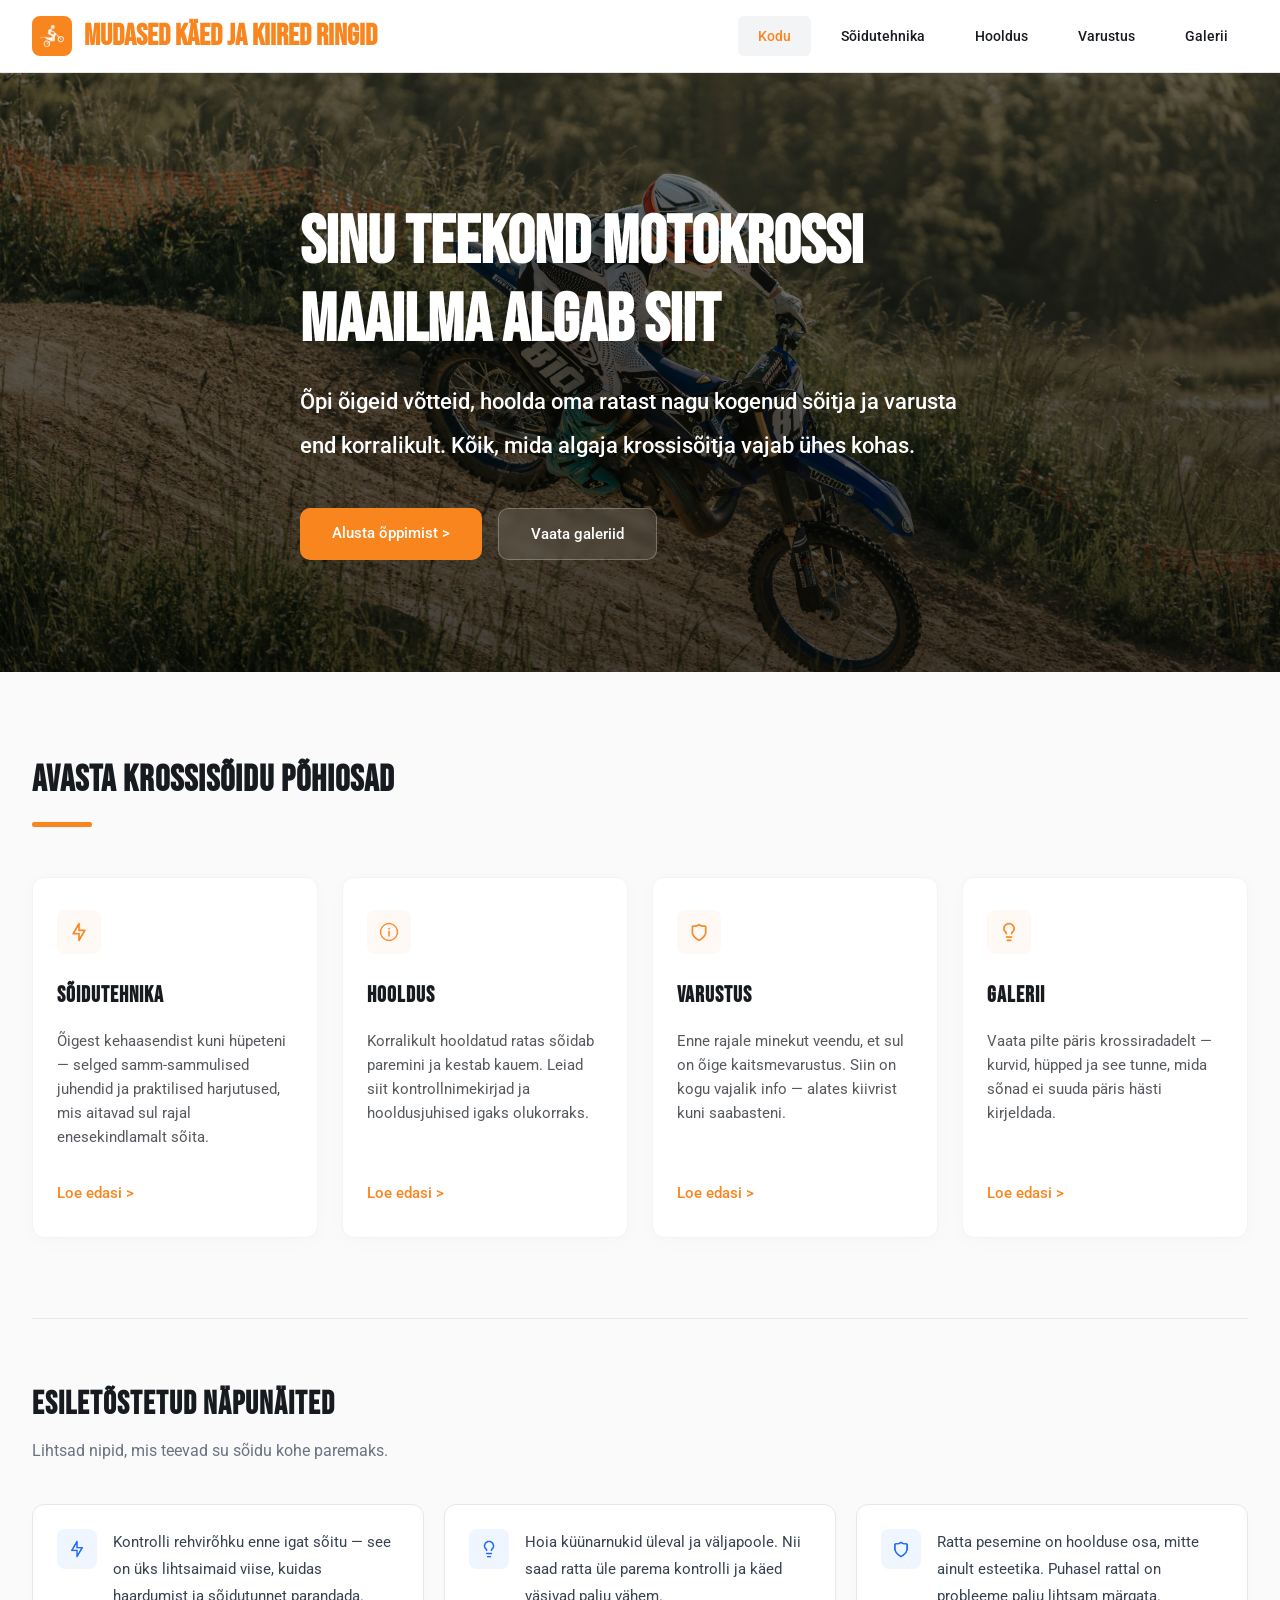
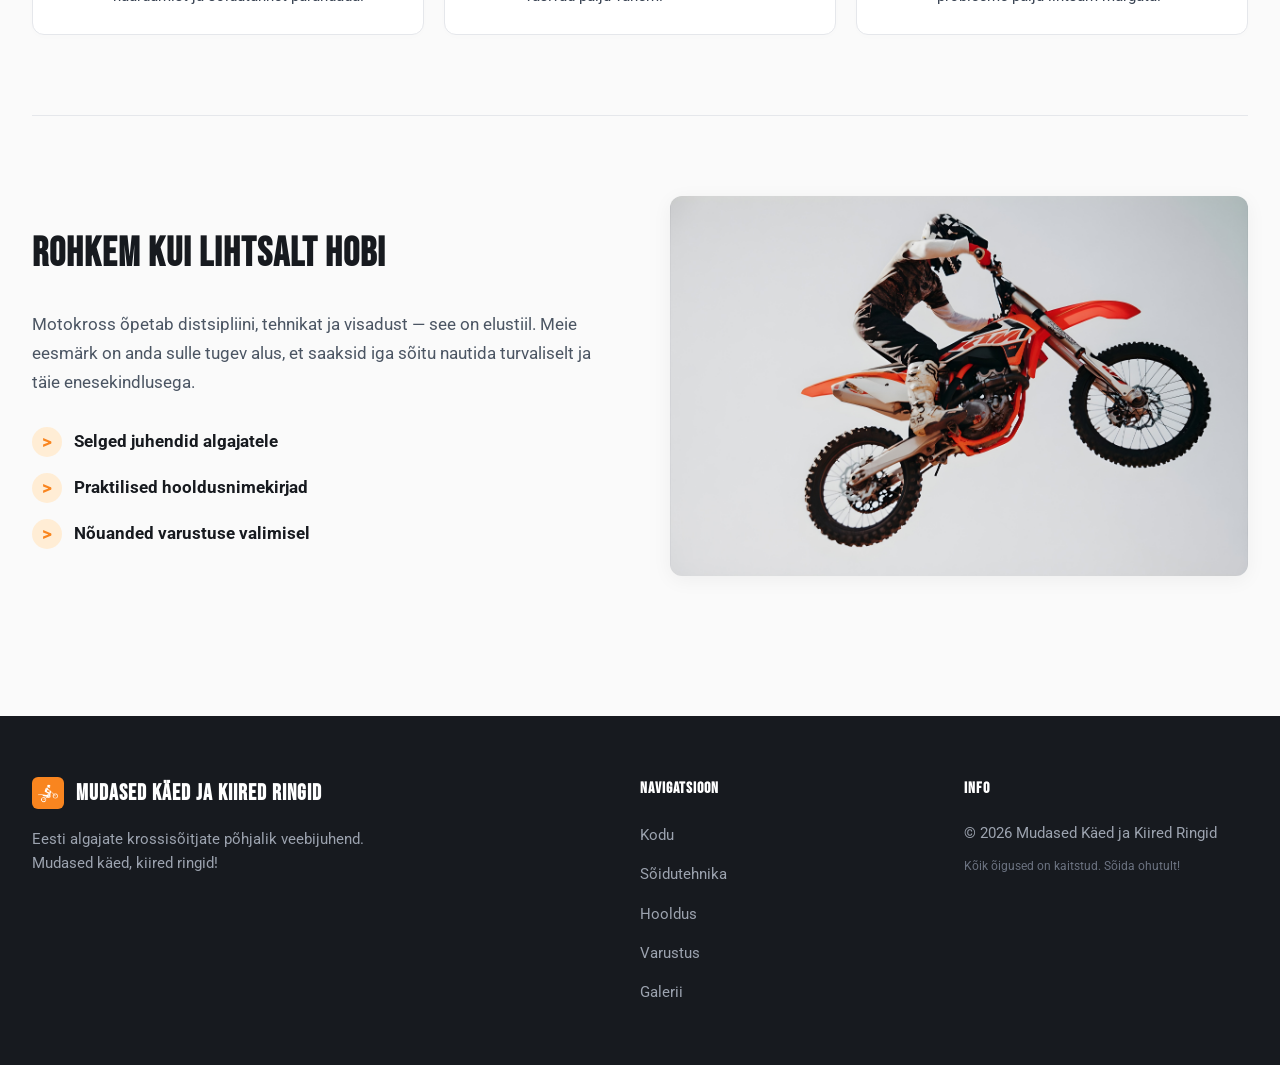
==== index.html @ 913135d9 "töö" ====
<!DOCTYPE html>
<html lang="et">
<head>
    <meta charset="UTF-8">
    <meta name="viewport" content="width=device-width, initial-scale=1.0">
    <link rel="stylesheet" href="style.css">
    <link href="https://fonts.googleapis.com/css2?family=Bebas+Neue&family=Roboto:wght@400;500&display=swap" rel="stylesheet">
    <title>Mudased Käed ja Kiired Ringid</title>
</head>
<body>

<header>
    <nav id="navbar">
        <div class="container">
            <div class="logo">
                <div class="icon-box">
                    <img src="img/icon-dirtbike.png" alt="Logo">
                </div>
                <h1 class="text-primary">
                    <a href="index.html">Mudased Käed ja Kiired Ringid</a>
                </h1>
            </div>

            <button class="menu-toggle" id="menuToggle" aria-label="Ava menüü" aria-expanded="false">
                <span></span><span></span><span></span>
            </button>

            <ul id="navMenu">
                <li><a class="current" href="index.html">Kodu</a></li>
                <li><a href="drivetech.html">Sõidutehnika</a></li>
                <li><a href="maintenance.html">Hooldus</a></li>
                <li><a href="equipment.html">Varustus</a></li>
                <li><a href="gallery.html">Galerii</a></li>
            </ul>
        </div>
    </nav>

    <div id="showcase">
        <div class="container">
            <div class="showcase-content">
                <h1>SINU TEEKOND MOTOKROSSI MAAILMA ALGAB SIIT</h1>
                <h2>Õpi õigeid võtteid, hoolda oma ratast nagu kogenud sõitja ja varusta end korralikult.
                    Kõik, mida algaja krossisõitja vajab ühes kohas.</h2>
                <div class="showcase-buttons">
                    <a href="drivetech.html" class="btn btn-primary">Alusta õppimist &gt;</a>
                    <a href="gallery.html" class="btn btn-outline">Vaata galeriid</a>
                </div>
            </div>
        </div>
    </div>
</header>

<main class="container">

    <section id="features">
        <div class="features-heading">
            <h2>AVASTA KROSSISÕIDU PÕHIOSAD</h2>
            <div class="section-bar"></div>
        </div>

        <div class="features-grid">
            <a href="drivetech.html" class="card">
                <div class="icon-wrapper"><img src="img/icon-lightning.png" alt="Sõidutehnika"></div>
                <h3>SÕIDUTEHNIKA</h3>
                <p>Õigest kehaasendist kuni hüpeteni — selged samm-sammulised juhendid ja praktilised harjutused, mis aitavad sul rajal enesekindlamalt sõita.</p>
                <span class="card-link">Loe edasi &gt;</span>
            </a>

            <a href="maintenance.html" class="card">
                <div class="icon-wrapper"><img src="img/icon-info.png" alt="Hooldus"></div>
                <h3>HOOLDUS</h3>
                <p>Korralikult hooldatud ratas sõidab paremini ja kestab kauem. Leiad siit kontrollnimekirjad ja hooldusjuhised igaks olukorraks.</p>
                <span class="card-link">Loe edasi &gt;</span>
            </a>

            <a href="equipment.html" class="card">
                <div class="icon-wrapper"><img src="img/icon-shield.png" alt="Varustus"></div>
                <h3>VARUSTUS</h3>
                <p>Enne rajale minekut veendu, et sul on õige kaitsmevarustus. Siin on kogu vajalik info — alates kiivrist kuni saabasteni.</p>
                <span class="card-link">Loe edasi &gt;</span>
            </a>

            <a href="gallery.html" class="card">
                <div class="icon-wrapper"><img src="img/icon-bulb.png" alt="Galerii"></div>
                <h3>GALERII</h3>
                <p>Vaata pilte päris krossiradadelt — kurvid, hüpped ja see tunne, mida sõnad ei suuda päris hästi kirjeldada.</p>
                <span class="card-link">Loe edasi &gt;</span>
            </a>
        </div>
    </section>

    <section id="tips-section">
        <div class="tips-heading">
            <h2>ESILETÕSTETUD NÄPUNÄITED</h2>
            <p>Lihtsad nipid, mis teevad su sõidu kohe paremaks.</p>
        </div>

        <div class="tips-grid">
            <div class="tip-card">
                <div class="tip-icon-box"><img src="img/icon-lightning-blue.png" alt="Vihje"></div>
                <p>Kontrolli rehvirõhku enne igat sõitu — see on üks lihtsaimaid viise, kuidas haardumist ja sõidutunnet parandada.</p>
            </div>

            <div class="tip-card">
                <div class="tip-icon-box"><img src="img/icon-bulb-blue.png" alt="Vihje"></div>
                <p>Hoia küünarnukid üleval ja väljapoole. Nii saad ratta üle parema kontrolli ja käed väsivad palju vähem.</p>
            </div>

            <div class="tip-card">
                <div class="tip-icon-box"><img src="img/icon-shield-blue.png" alt="Vihje"></div>
                <p>Ratta pesemine on hoolduse osa, mitte ainult esteetika. Puhasel rattal on probleeme palju lihtsam märgata.</p>
            </div>
        </div>
    </section>

    <section id="about-section">
        <div class="about-grid">
            <div class="about-content">
                <h2>ROHKEM KUI LIHTSALT HOBI</h2>
                <p>Motokross õpetab distsipliini, tehnikat ja visadust — see on elustiil. Meie eesmärk on anda sulle tugev alus, et saaksid iga sõitu nautida turvaliselt ja täie enesekindlusega.</p>

                <ul class="about-list">
                    <li><span class="list-icon">&gt;</span><strong>Selged juhendid algajatele</strong></li>
                    <li><span class="list-icon">&gt;</span><strong>Praktilised hooldusnimekirjad</strong></li>
                    <li><span class="list-icon">&gt;</span><strong>Nõuanded varustuse valimisel</strong></li>
                </ul>
            </div>

            <div class="about-image-box">
                <img src="img/action-shot.jpg" alt="Krossirada hüppe" class="about-img">
            </div>
        </div>
    </section>

</main>

<footer id="main-footer">
    <div class="container footer-grid">
        <div class="footer-brand">
            <div class="footer-logo">
                <div class="icon-box-small"><img src="img/icon-dirtbike.png" alt="Logo"></div>
                <h3>Mudased Käed ja Kiired Ringid</h3>
            </div>
            <p>Eesti algajate krossisõitjate põhjalik veebijuhend. Mudased käed, kiired ringid!</p>
        </div>

        <div class="footer-nav">
            <h4>NAVIGATSIOON</h4>
            <ul>
                <li><a href="index.html">Kodu</a></li>
                <li><a href="drivetech.html">Sõidutehnika</a></li>
                <li><a href="maintenance.html">Hooldus</a></li>
                <li><a href="equipment.html">Varustus</a></li>
                <li><a href="gallery.html">Galerii</a></li>
            </ul>
        </div>

        <div class="footer-info">
            <h4>INFO</h4>
            <p>© 2026 Mudased Käed ja Kiired Ringid</p>
            <p class="disclaimer">Kõik õigused on kaitstud. Sõida ohutult!</p>
        </div>
    </div>
</footer>

<script>
    const menuToggle = document.getElementById('menuToggle');
    const navMenu    = document.getElementById('navMenu');

    menuToggle.addEventListener('click', function () {
        const isOpen = navMenu.classList.toggle('nav-open');
        menuToggle.classList.toggle('is-open', isOpen);
        menuToggle.setAttribute('aria-expanded', isOpen ? 'true' : 'false');
    });

    navMenu.querySelectorAll('a').forEach(function (link) {
        link.addEventListener('click', function () {
            navMenu.classList.remove('nav-open');
            menuToggle.classList.remove('is-open');
            menuToggle.setAttribute('aria-expanded', 'false');
        });
    });
</script>

</body>
</html>
---- style.css ----
/* ==========================================================================
   style.css — Mudased Käed ja Kiired Ringid
   Sections:
     1.  Reset & Base
     2.  Layout helpers
     3.  Buttons
     4.  Navbar
     5.  Showcase (index)
     6.  Features grid (index)
     7.  Tips (index)
     8.  About (index)
     9.  Page header (drivetech / maintenance / gallery)
    10.  Guide sections (drivetech / maintenance)
    11.  Exercises grid (drivetech)
    12.  Equipment page
    13.  Gallery / slideshow
    14.  Footer
    15.  Media queries
   ========================================================================== */


/* 1. Reset & Base ---------------------------------------------------------- */

* { margin: 0; padding: 0; box-sizing: border-box; }

:root {
    --primary-color:   #F9851F;
    --primary-dark:    #e67610;
    --light-color:     #FFFFFF;
    --dark-color:      #171A1F;
    --grey-100:        #F3F4F6;
    --grey-200:        #E5E7EB;
    --grey-500:        #6B7280;
    --grey-700:        #374151;
    --text-muted:      #4B5563;
    --card-text:       #55585d;
    --navbar-height:   72px;
}

body {
    font-family: 'Roboto', sans-serif;
    font-size: 17px;
    line-height: 1.6;
    color: var(--dark-color);
    background-color: #FAFAFA;
    padding-top: var(--navbar-height);
}

a   { text-decoration: none; color: inherit; }
ul  { list-style: none; }
img { max-width: 100%; }

h1, h2, h3, h4 { font-family: "Bebas Neue", sans-serif; }


/* 2. Layout helpers -------------------------------------------------------- */

.container    { margin: auto; max-width: 1440px; padding: 0 2rem; }
.text-primary { color: var(--primary-color); }


/* 3. Buttons --------------------------------------------------------------- */

.btn {
    display: inline-block;
    padding: 0.8rem 2rem;
    border: none;
    cursor: pointer;
    border-radius: 10px;
    font-weight: 500;
    font-size: 15px;
    transition: background 0.2s ease, border-color 0.2s ease;
}

.btn-primary       { background: var(--primary-color); color: #fff; }
.btn-primary:hover { background: var(--primary-dark); }

.btn-outline {
    background: rgba(255, 255, 255, 0.1);
    color: #fff;
    border: 1px solid rgba(255, 255, 255, 0.25);
    backdrop-filter: blur(4px);
}
.btn-outline:hover {
    background: rgba(255, 255, 255, 0.2);
    border-color: rgba(255, 255, 255, 0.4);
}


/* 4. Navbar ---------------------------------------------------------------- */

#navbar {
    background: #fff;
    border-bottom: 1px solid var(--grey-200);
    position: fixed;
    top: 0; right: 0; left: 0;
    z-index: 999;
}

#navbar .container {
    display: flex;
    justify-content: space-between;
    align-items: center;
    height: var(--navbar-height);
}

.logo {
    display: flex;
    align-items: center;
    height: 100%;
    transition: filter 0.2s ease;
}
.logo:hover { filter: brightness(1.1); }

.logo img {
    max-width: 60%;
    max-height: 60%;
    object-fit: contain;
}

.icon-box {
    background-color: var(--primary-color);
    width: 40px;
    height: 40px;
    border-radius: 8px;
    display: flex;
    justify-content: center;
    align-items: center;
    margin-right: 12px;
    flex-shrink: 0;
}

#navbar h1 a  { font-size: 30px; }
#navbar ul    { display: flex; }
#navbar ul li { margin-left: 10px; }

#navbar ul li a {
    font-size: 14px;
    font-weight: 500;
    height: 40px;
    padding: 0 20px;
    display: flex;
    align-items: center;
    justify-content: center;
    border-radius: 6px;
    transition: background 0.2s ease, color 0.2s ease;
}

#navbar ul li a:hover,
#navbar ul li a.current {
    background: var(--grey-100);
    color: var(--primary-color);
}

.menu-toggle {
    display: none;
    flex-direction: column;
    justify-content: center;
    gap: 5px;
    background: none;
    border: none;
    cursor: pointer;
    padding: 8px;
    border-radius: 6px;
    transition: background 0.2s ease;
}
.menu-toggle:hover { background: var(--grey-100); }

.menu-toggle span {
    display: block;
    width: 22px;
    height: 2px;
    background: var(--dark-color);
    border-radius: 2px;
    transition: transform 0.3s ease, opacity 0.3s ease;
}

.menu-toggle.is-open span:nth-child(1) { transform: translateY(7px) rotate(45deg); }
.menu-toggle.is-open span:nth-child(2) { opacity: 0; }
.menu-toggle.is-open span:nth-child(3) { transform: translateY(-7px) rotate(-45deg); }


/* 5. Showcase (index) ------------------------------------------------------ */

#showcase {
    background: linear-gradient(rgba(0,0,0,0.5), rgba(0,0,0,0.7)),
    url("img/riding.jpg") no-repeat center center / cover;
    min-height: 600px;
    display: flex;
    align-items: center;
}

.showcase-content {
    color: var(--light-color);
    padding: 80px 0 60px;
    max-width: 680px;
}

.showcase-content h1 {
    font-size: clamp(38px, 5.5vw, 68px);
    line-height: 1.15;
}

.showcase-content h2 {
    padding-top: 20px;
    font-size: clamp(17px, 2.2vw, 22px);
    font-family: 'Roboto', sans-serif;
    font-weight: 500;
    line-height: 2;
}

.showcase-buttons {
    margin-top: 40px;
    display: flex;
    flex-wrap: wrap;
    gap: 16px;
}


/* 6. Features grid (index) ------------------------------------------------- */

#features            { padding: 80px 0; }
.features-heading    { margin-bottom: 50px; }
.features-heading h2 { font-size: 36px; letter-spacing: 1px; }

.section-bar {
    width: 60px;
    height: 5px;
    background-color: var(--primary-color);
    margin-top: 12px;
    border-radius: 2px;
}

.section-bar--sm {
    width: 40px;
    height: 4px;
    background-color: var(--primary-color);
    margin: 12px 0 24px;
    border-radius: 2px;
}

.features-grid {
    display: grid;
    grid-template-columns: repeat(4, 1fr);
    gap: 24px;
}

.card {
    background: #fff;
    border: 1px solid var(--grey-100);
    border-radius: 12px;
    padding: 32px 24px;
    box-shadow: 0 4px 20px rgba(0,0,0,0.02);
    display: flex;
    flex-direction: column;
    transition: transform 0.2s ease, box-shadow 0.2s ease;
}
.card:hover {
    transform: translateY(-4px);
    box-shadow: 0 10px 25px rgba(0,0,0,0.05);
}

.icon-wrapper {
    background-color: #fff9f5;
    width: 44px;
    height: 44px;
    border-radius: 8px;
    display: flex;
    justify-content: center;
    align-items: center;
    margin-bottom: 24px;
}
.icon-wrapper img { width: 20px; height: 20px; object-fit: contain; }

.card h3 { font-size: 22px; margin-bottom: 16px; letter-spacing: 1px; }
.card p  {
    font-size: 15px;
    color: var(--card-text);
    line-height: 1.6;
    margin-bottom: 32px;
    flex-grow: 1;
}

.card-link {
    font-size: 15px;
    font-weight: 500;
    color: var(--primary-color);
    transition: color 0.2s ease;
}
.card:hover .card-link {
    color: var(--primary-dark);
    text-decoration: underline;
}


/* 7. Tips (index) ---------------------------------------------------------- */

#tips-section {
    padding: 60px 0 80px;
    border-top: 1px solid var(--grey-200);
}

.tips-heading    { margin-bottom: 40px; }
.tips-heading h2 { font-size: 32px; margin-bottom: 8px; letter-spacing: 1px; }
.tips-heading p  { font-size: 16px; color: var(--grey-500); }

.tips-grid {
    display: grid;
    grid-template-columns: repeat(3, 1fr);
    gap: 20px;
}

.tip-card {
    background: #fff;
    border: 1px solid var(--grey-200);
    border-radius: 12px;
    padding: 24px;
    display: flex;
    align-items: flex-start;
    gap: 16px;
    box-shadow: 0 2px 8px rgba(0,0,0,0.01);
}

.tip-icon-box {
    background-color: #eff6ff;
    width: 40px;
    height: 40px;
    border-radius: 8px;
    display: flex;
    justify-content: center;
    align-items: center;
    flex-shrink: 0;
}
.tip-icon-box img { width: 18px; height: 18px; object-fit: contain; }

.tip-card p { font-size: 15px; color: var(--grey-700); line-height: 1.8; }


/* 8. About (index) --------------------------------------------------------- */

#about-section {
    padding: 80px 0;
    border-top: 1px solid var(--grey-200);
}

.about-grid {
    display: grid;
    grid-template-columns: 1fr 1fr;
    gap: 60px;
    align-items: center;
}

#about-section h2 {
    font-size: 40px;
    margin-bottom: 24px;
    letter-spacing: 1px;
}

#about-section p {
    font-size: 17px;
    color: var(--text-muted);
    line-height: 1.7;
    margin-bottom: 30px;
}

.about-list    { display: flex; flex-direction: column; gap: 16px; }
.about-list li {
    display: flex;
    align-items: center;
    gap: 12px;
    font-size: 17px;
    color: var(--dark-color);
}

.list-icon {
    background-color: #ffedd5;
    color: var(--primary-color);
    width: 30px;
    height: 30px;
    border-radius: 50%;
    display: flex;
    justify-content: center;
    align-items: center;
    font-weight: bold;
    font-size: 19px;
    flex-shrink: 0;
}

.about-image-box {
    width: 100%;
    height: 380px;
    border-radius: 12px;
    overflow: hidden;
    box-shadow: 0 4px 20px rgba(0,0,0,0.05);
}

.about-img { width: 100%; height: 100%; object-fit: cover; display: block; }


/* 9. Page header (drivetech / maintenance / gallery) ----------------------- */

.page-header {
    background-color: #F8F9FA;
    padding: 60px 0 80px;
    border-bottom: 1px solid var(--grey-200);
}

.page-header h1 {
    font-size: clamp(36px, 4.5vw, 54px);
    color: var(--dark-color);
    margin-bottom: 20px;
    letter-spacing: 1px;
}

.page-lead {
    font-size: 16px;
    color: var(--text-muted);
    max-width: 800px;
    line-height: 1.6;
    margin-bottom: 30px;
    font-weight: 500;
}

.safety-alert {
    display: inline-flex;
    align-items: center;
    gap: 8px;
    background-color: #FFF7ED;
    border: 1px solid #FFEDD5;
    padding: 10px 18px;
    border-radius: 8px;
    color: #C2410C;
    font-size: 14px;
    font-weight: 500;
}
.safety-alert img { width: 18px; height: 18px; object-fit: contain; }


/* 10. Guide sections (drivetech / maintenance) ----------------------------- */

.guide-section { padding: 80px 0; }

.guide-grid {
    display: grid;
    grid-template-columns: 1.2fr 1fr;
    gap: 60px;
    align-items: flex-start;
}
.guide-grid--reversed { grid-template-columns: 1fr 1.2fr; }

.guide-text h2 {
    font-size: 40px;
    color: var(--dark-color);
    letter-spacing: 1px;
}

.section-intro {
    font-size: 17px;
    color: var(--text-muted);
    line-height: 1.6;
    margin-bottom: 35px;
}

.numbered-list    { display: flex; flex-direction: column; }
.numbered-list li {
    display: flex;
    align-items: center;
    gap: 16px;
    padding: 16px 0;
    border-bottom: 1px solid var(--grey-100);
}
.numbered-list li:last-child { border-bottom: none; }

.list-number {
    background-color: var(--primary-color);
    color: #fff;
    width: 35px;
    height: 35px;
    border-radius: 50%;
    display: flex;
    justify-content: center;
    align-items: center;
    font-weight: bold;
    font-size: 19px;
    flex-shrink: 0;
}

.list-text { font-size: 19px; color: var(--dark-color); }

.guide-image {
    width: 100%;
    height: 420px;
    border-radius: 12px;
    overflow: hidden;
    box-shadow: 0 4px 20px rgba(0,0,0,0.05);
}
.guide-image img { width: 100%; height: 100%; object-fit: cover; display: block; }
.guide-image iframe { width: 100%; height: 100%; display: block; border: none; }


/* 11. Exercises grid (drivetech) ------------------------------------------- */

#exercises-section {
    padding: 60px 0 100px;
    border-top: 1px solid var(--grey-200);
}

.exercises-heading    { margin-bottom: 40px; }
.exercises-heading h2 { font-size: 36px; letter-spacing: 1px; margin-bottom: 8px; }
.exercises-heading p  { font-size: 16px; color: var(--grey-500); }

.exercises-grid {
    display: grid;
    grid-template-columns: repeat(3, 1fr);
    gap: 24px;
}

.card-meta {
    display: flex;
    justify-content: space-between;
    align-items: center;
    margin-bottom: 20px;
}

.badge {
    font-size: 12px;
    font-weight: 700;
    padding: 4px 12px;
    border-radius: 6px;
}
.badge-beginner     { background-color: var(--grey-100); color: var(--text-muted); }
.badge-intermediate { background-color: #FFF7ED; color: var(--primary-color); }

.duration {
    font-size: 14px;
    color: var(--grey-500);
    display: flex;
    align-items: center;
    gap: 6px;
}
.duration img {
    width: 18px;
    height: 18px;
    object-fit: contain;
    opacity: 0.7;
}


/* 12. Equipment page ------------------------------------------------------- */

.equipment-grid {
    display: grid;
    grid-template-columns: repeat(3, 1fr);
    gap: 24px;
    padding: 60px 0 100px;
}

.equipment-card {
    background: #fff;
    border: 1px solid var(--grey-100);
    border-radius: 12px;
    overflow: hidden;
    box-shadow: 0 4px 20px rgba(0,0,0,0.03);
    transition: transform 0.2s ease, box-shadow 0.2s ease;
}
.equipment-card:hover {
    transform: translateY(-4px);
    box-shadow: 0 12px 28px rgba(0,0,0,0.07);
}

.equipment-card-img {
    width: 100%;
    height: 220px;
    object-fit: cover;
    display: block;
}

.equipment-card-body              { padding: 24px; }
.equipment-card-body h3           { font-size: 24px; margin-bottom: 10px; letter-spacing: 1px; }
.equipment-card-body p            { font-size: 15px; color: var(--card-text); line-height: 1.6; margin-bottom: 20px; }

.eq-badge {
    display: inline-block;
    font-size: 11px;
    font-weight: 700;
    padding: 4px 10px;
    border-radius: 6px;
    letter-spacing: 0.5px;
    margin-bottom: 10px;
}
.eq-badge-critical    { background-color: #FEE2E2; color: #DC2626; }
.eq-badge-required    { background-color: #FFF7ED; color: var(--primary-color); }
.eq-badge-recommended { background-color: var(--grey-100); color: var(--text-muted); }

.eq-checklist {
    display: flex;
    flex-direction: column;
    gap: 10px;
    margin-top: 12px;
}
.eq-checklist li {
    display: flex;
    align-items: center;
    gap: 10px;
    font-size: 15px;
    color: var(--grey-700);
}
.eq-checklist li::before {
    content: "✓";
    color: var(--primary-color);
    font-weight: bold;
    flex-shrink: 0;
}


/* 13. Gallery / slideshow -------------------------------------------------- */

.gallery-wrapper {
    background-color: #11141a;
    padding: 60px 0;
    border-top: 4px solid var(--primary-color);
}

.slideshow {
    display: grid;
    grid-template-columns: 1fr 2fr;
    background: #1c2029;
    border-radius: 16px;
    overflow: hidden;
    box-shadow: 0 20px 40px rgba(0,0,0,0.4);
    border: 1px solid rgba(255,255,255,0.05);
}

.slideshow-meta {
    padding: 50px;
    display: flex;
    flex-direction: column;
    justify-content: center;
    background: linear-gradient(135deg, #1c2029 0%, #161920 100%);
    position: relative;
    z-index: 2;
}

.slideshow-meta h2 {
    color: #fff;
    font-size: 42px;
    line-height: 1.1;
    margin-bottom: 20px;
    letter-spacing: 1.5px;
    text-transform: uppercase;
}

.slideshow-meta p {
    color: #a0aec0;
    font-size: 15px;
    line-height: 1.7;
    margin-bottom: 35px;
}

.meta-controls { display: flex; gap: 12px; }

.slide-nav {
    background: rgba(255,255,255,0.03);
    border: 1px solid rgba(255,255,255,0.1);
    color: #fff;
    width: 54px;
    height: 54px;
    border-radius: 50%;
    cursor: pointer;
    display: flex;
    align-items: center;
    justify-content: center;
    font-size: 18px;
    transition: all 0.3s cubic-bezier(0.4, 0, 0.2, 1);
}
.slide-nav:hover {
    background: var(--primary-color);
    border-color: var(--primary-color);
    transform: translateY(-2px);
    box-shadow: 0 8px 20px rgba(249,133,31,0.3);
}

.slideshow-viewport {
    position: relative;
    height: 700px;
    overflow: hidden;
    background: #000;
}

.slide {
    position: relative;
    width: 100%;
    height: 100%;
    opacity: 0.1;
    transition: opacity 0.6s ease-in-out;
}
.slide.is-active { opacity: 1; }

.slide img {
    width: 100%;
    height: 100%;
    object-fit: cover;
    transform: scale(1.08);
    transition: transform 7s cubic-bezier(0.1,1,0.1,1);
}
.slide.is-active img { transform: scale(1); }

.slide-overlay {
    position: absolute;
    inset: 0;
    background: linear-gradient(to right, rgba(22,25,32,0.6) 0%, transparent 40%);
    z-index: 1;
}

.slide-counter {
    position: absolute;
    top: 25px;
    right: 25px;
    background: rgba(23,26,31,0.75);
    backdrop-filter: blur(8px);
    border: 1px solid rgba(255,255,255,0.1);
    padding: 8px 18px;
    border-radius: 30px;
    color: #fff;
    font-family: 'Bebas Neue', sans-serif;
    font-size: 18px;
    letter-spacing: 1px;
    z-index: 3;
}

#current-num { color: var(--primary-color); }

.slide-dots  { text-align: center; margin-top: 35px; padding-bottom: 10px; }

.dot {
    cursor: pointer;
    height: 4px;
    width: 35px;
    margin: 0 4px;
    background-color: rgba(255,255,255,0.15);
    display: inline-block;
    border-radius: 2px;
    transition: all 0.4s ease;
}
.dot.active,
.dot:hover {
    background-color: var(--primary-color);
    width: 55px;
}


/* 14. Footer --------------------------------------------------------------- */

#main-footer {
    background-color: var(--dark-color);
    color: #9CA3AF;
    padding: 60px 0;
    margin-top: 60px;
}

main.gallery-wrapper + #main-footer {
    margin-top: 0;
}

.footer-grid {
    display: grid;
    grid-template-columns: 2fr 1fr 1fr;
    gap: 40px;
}

.footer-brand .footer-logo {
    display: flex;
    align-items: center;
    margin-bottom: 16px;
}

.footer-brand h3 {
    color: var(--light-color);
    font-size: 22px;
    letter-spacing: 1px;
}

.icon-box-small {
    background-color: var(--primary-color);
    width: 32px;
    height: 32px;
    border-radius: 6px;
    display: flex;
    justify-content: center;
    align-items: center;
    margin-right: 12px;
    flex-shrink: 0;
}
.icon-box-small img { max-width: 60%; max-height: 60%; object-fit: contain; }

.footer-brand p { font-size: 15px; line-height: 1.6; max-width: 360px; }

.footer-nav h4,
.footer-info h4 {
    color: var(--light-color);
    font-size: 16px;
    letter-spacing: 1px;
    margin-bottom: 20px;
}

.footer-nav ul        { display: flex; flex-direction: column; gap: 12px; }
.footer-nav ul li a   { font-size: 15px; transition: color 0.2s ease; }
.footer-nav ul li a:hover { color: var(--primary-color); }

.footer-info p           { font-size: 15px; margin-bottom: 8px; }
.footer-info .disclaimer { font-size: 12px; color: var(--grey-500); margin-top: 12px; }


/* 15. Media queries -------------------------------------------------------- */

@media (max-width: 992px) {
    .slideshow              { grid-template-columns: 1fr; }
    .slideshow-viewport     { height: 400px; order: 1; }
    .slideshow-meta         { padding: 40px; order: 2; }

    .features-grid          { grid-template-columns: repeat(2, 1fr); }

    .guide-grid,
    .guide-grid--reversed                  { grid-template-columns: 1fr; }
    .guide-grid--reversed .guide-image     { order: -1; }
    .guide-image                           { height: 300px; }

    .equipment-grid         { grid-template-columns: repeat(2, 1fr); }
}

@media (max-width: 920px) {
    .menu-toggle { display: flex; }

    #navbar ul {
        display: none;
        position: absolute;
        top: var(--navbar-height);
        left: 0; right: 0;
        flex-direction: column;
        background: #fff;
        padding: 12px 16px 20px;
        border-bottom: 1px solid var(--grey-200);
        box-shadow: 0 8px 16px rgba(0,0,0,0.08);
        gap: 4px;
    }
    #navbar ul.nav-open { display: flex; }
    #navbar ul li       { margin-left: 0; }
    #navbar ul li a {
        justify-content: flex-start;
        padding: 12px 16px;
        height: auto;
        font-size: 15px;
    }
    #navbar h1 a { font-size: 20px; }

    .footer-grid,
    .about-grid,
    .guide-grid,
    .guide-grid--reversed,
    .tips-grid,
    .exercises-grid,
    .equipment-grid { grid-template-columns: 1fr; gap: 24px; }

    .features-grid   { grid-template-columns: repeat(2, 1fr); gap: 16px; }

    .about-image-box { height: 260px; }
    .guide-image     { height: 240px; }

    .showcase-buttons { flex-direction: column; gap: 12px; }
    .btn              { text-align: center; }

    .guide-grid--reversed .guide-image { order: -1; }
}

@media (max-width: 576px) {
    .features-grid      { grid-template-columns: 1fr; }
    .slideshow-viewport { height: 260px; }
    .slideshow-meta     { padding: 24px; }
    .slideshow-meta h2  { font-size: 28px; }
    .page-header        { padding: 40px 0 60px; }
    .card               { padding: 24px 18px; }
    #navbar h1 a        { visibility: hidden; }
}
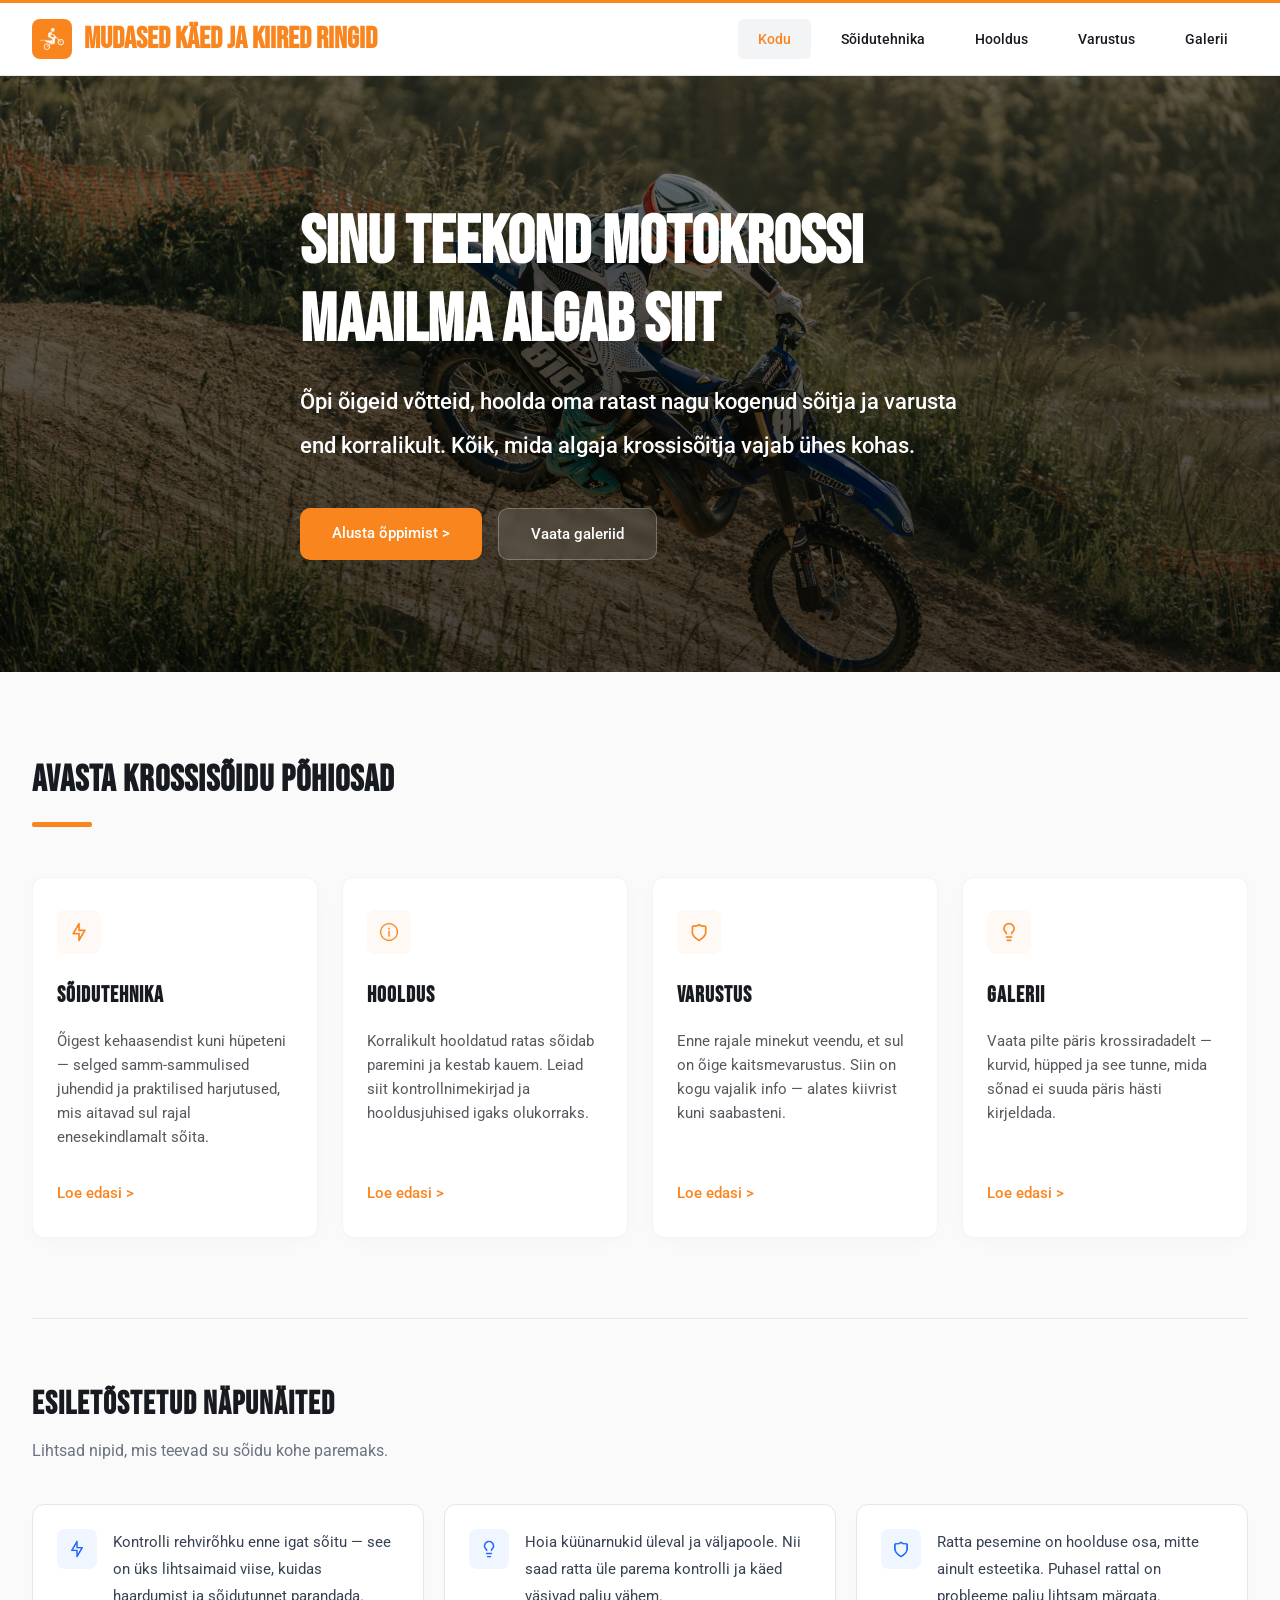
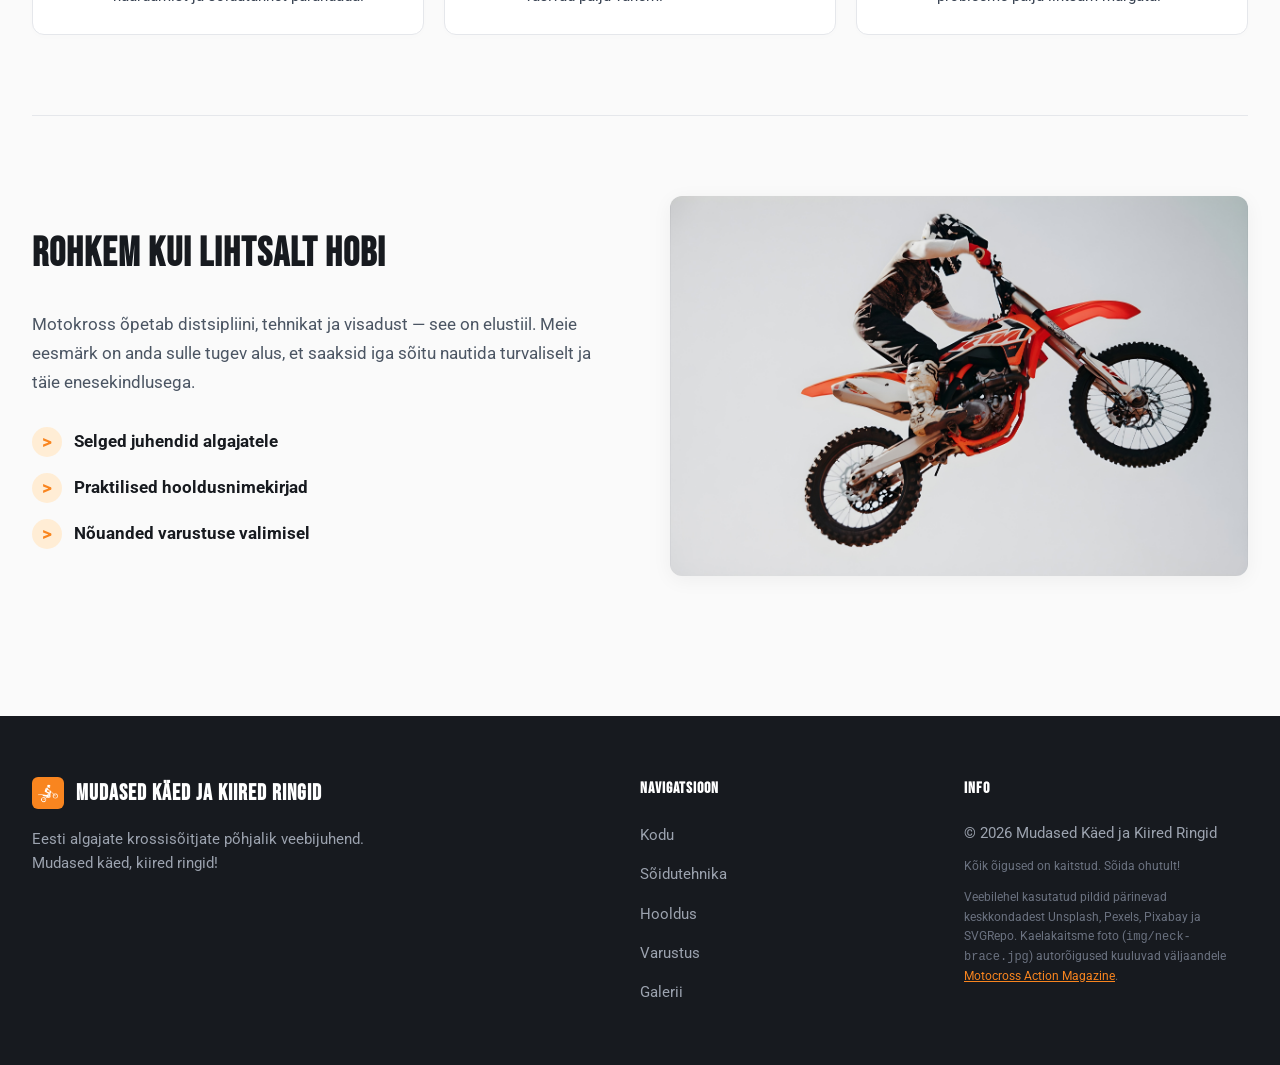
==== commit 7a3b72e7: "töö" ====
--- a/index.html
+++ b/index.html
@@ -8,6 +8,7 @@
     <title>Mudased Käed ja Kiired Ringid</title>
 </head>
 <body>
+<div class="page-box">
 
 <header>
     <nav id="navbar">
@@ -159,6 +160,11 @@
             <h4>INFO</h4>
             <p>© 2026 Mudased Käed ja Kiired Ringid</p>
             <p class="disclaimer">Kõik õigused on kaitstud. Sõida ohutult!</p>
+            <p class="disclaimer">
+                Veebilehel kasutatud pildid pärinevad keskkondadest Unsplash, Pexels, Pixabay ja SVGRepo.
+                Kaelakaitsme foto (<code>img/neck-brace.jpg</code>) autorõigused kuuluvad väljaandele
+                <a href="https://motocrossactionmag.com/mxa-team-tested-leatt-gpx-pro-neck-brace/" target="_blank" style="color: var(--primary-color); text-decoration: underline;">Motocross Action Magazine</a>.
+            </p>
         </div>
     </div>
 </footer>
@@ -182,5 +188,6 @@
     });
 </script>
 
+</div>
 </body>
 </html>
--- a/style.css
+++ b/style.css
@@ -42,8 +42,24 @@
     font-size: 17px;
     line-height: 1.6;
     color: var(--dark-color);
-    background-color: #FAFAFA;
+    background-color: #1a1a2e;
+    background-image: url("img/race.jpg");
+    background-size: cover;
+    background-position: center;
+    background-attachment: fixed;
     padding-top: var(--navbar-height);
+}
+
+.page-box {
+    max-width: 1300px;
+    margin: 0 auto;
+    background: #FAFAFA;
+    box-shadow: 0 8px 60px rgba(0,0,0,0.45);
+    min-height: 100vh;
+}
+
+.page-box > header:first-child nav {
+    border-top: 3px solid var(--primary-color);
 }
 
 a   { text-decoration: none; color: inherit; }
@@ -93,8 +109,13 @@
     background: #fff;
     border-bottom: 1px solid var(--grey-200);
     position: fixed;
-    top: 0; right: 0; left: 0;
+    top: 0;
+    left: 50%;
+    transform: translateX(-50%);
+    width: 100%;
+    max-width: 1300px;
     z-index: 999;
+    border-radius: 0 0 0 0;
 }
 
 #navbar .container {
@@ -433,7 +454,7 @@
     font-size: 14px;
     font-weight: 500;
 }
-.safety-alert img { width: 18px; height: 18px; object-fit: contain; }
+.safety-alert img { width: 23px; height: 23px; object-fit: contain; }
 
 
 /* 10. Guide sections (drivetech / maintenance) ----------------------------- */
@@ -756,6 +777,7 @@
     color: #9CA3AF;
     padding: 60px 0;
     margin-top: 60px;
+    border-radius: 0 0 0 0;
 }
 
 main.gallery-wrapper + #main-footer {
@@ -812,6 +834,13 @@
 
 
 /* 15. Media queries -------------------------------------------------------- */
+
+@media (max-width: 1300px) {
+    /* At viewport widths below the box max-width, the box fills the screen
+       and the background is no longer visible on the sides — that's fine. */
+    .page-box { border-radius: 0; }
+    #navbar   { max-width: 100%; }
+}
 
 @media (max-width: 992px) {
     .slideshow              { grid-template-columns: 1fr; }
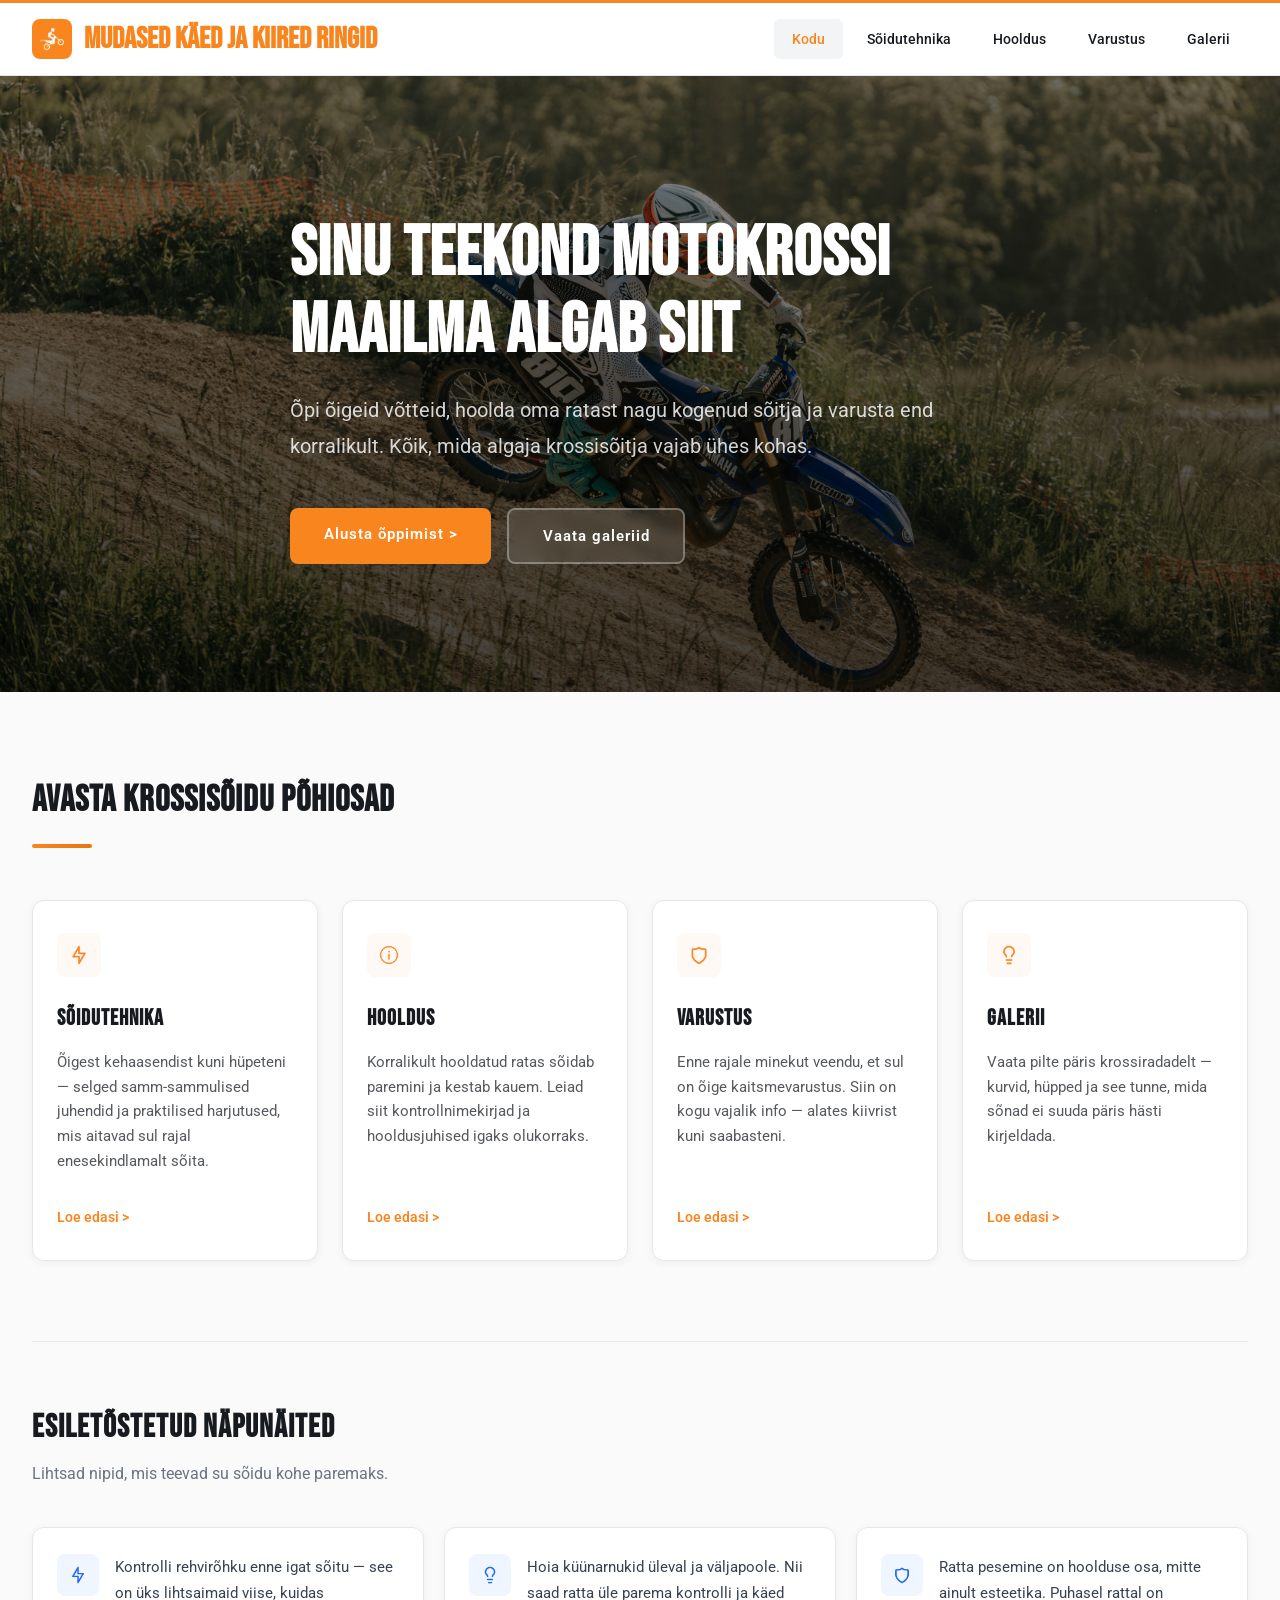
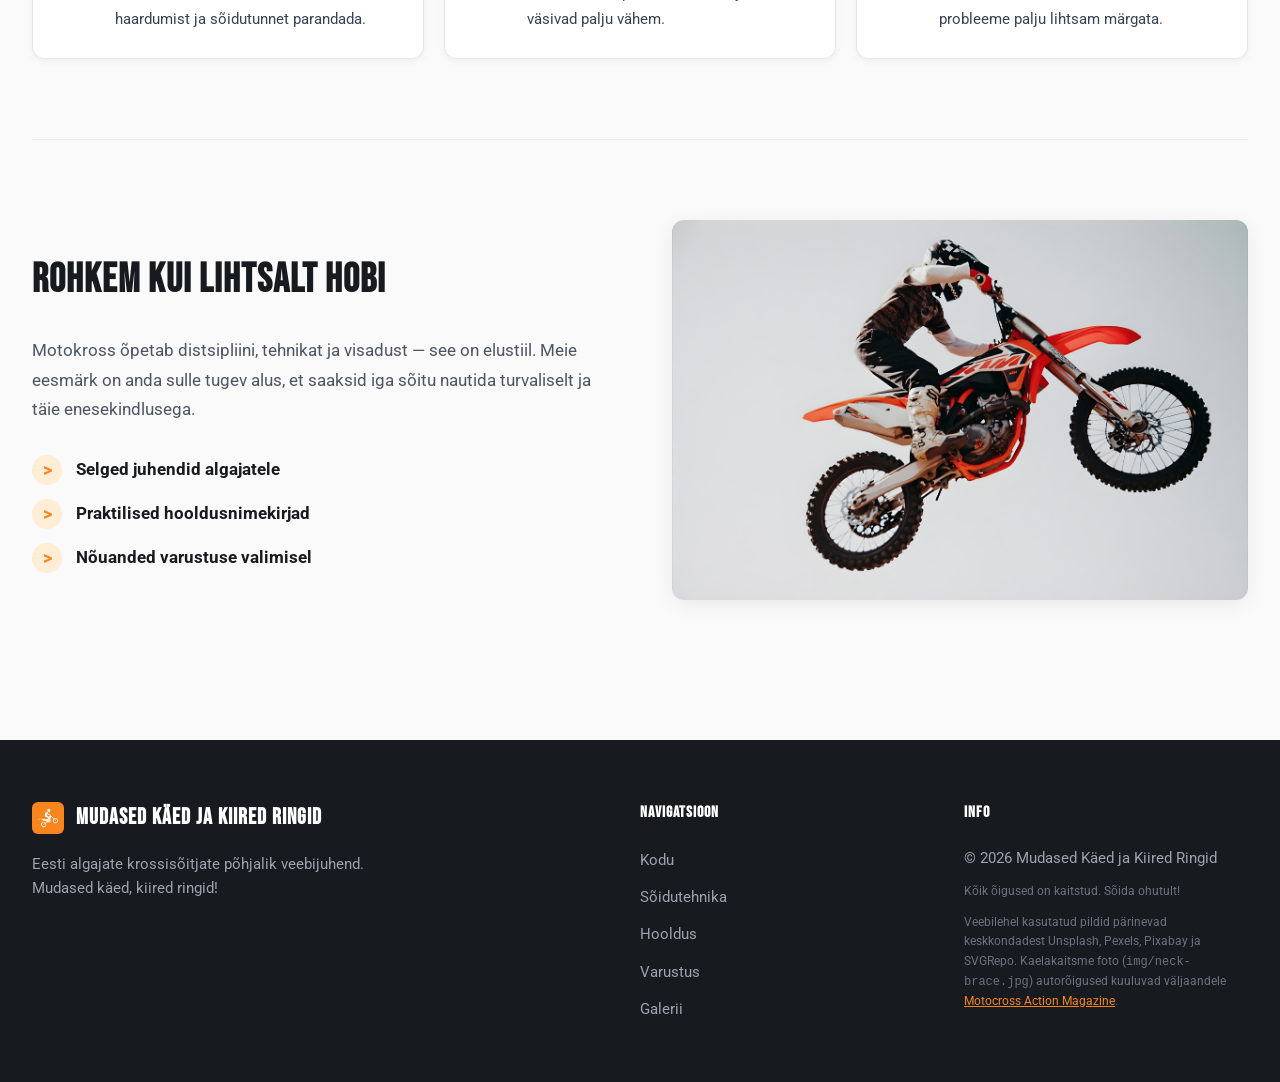
==== commit d3d7e20e: "töö" ====
--- a/index.html
+++ b/index.html
@@ -179,7 +179,11 @@
         menuToggle.setAttribute('aria-expanded', isOpen ? 'true' : 'false');
     });
 
-    navMenu.querySelectorAll('a').forEach(function (link) {
+  window.addEventListener('scroll', function() {
+    document.getElementById('navbar').classList.toggle('scrolled', window.scrollY > 10);
+  });
+
+  navMenu.querySelectorAll(function (link) {
         link.addEventListener('click', function () {
             navMenu.classList.remove('nav-open');
             menuToggle.classList.remove('is-open');
--- a/style.css
+++ b/style.css
@@ -9,7 +9,7 @@
      6.  Features grid (index)
      7.  Tips (index)
      8.  About (index)
-     9.  Page header (drivetech / maintenance / gallery)
+     9.  Page header
     10.  Guide sections (drivetech / maintenance)
     11.  Exercises grid (drivetech)
     12.  Equipment page
@@ -21,13 +21,15 @@
 
 /* 1. Reset & Base ---------------------------------------------------------- */
 
-* { margin: 0; padding: 0; box-sizing: border-box; }
+*, *::before, *::after { margin: 0; padding: 0; box-sizing: border-box; }
 
 :root {
     --primary-color:   #F9851F;
     --primary-dark:    #e67610;
+    --primary-glow:    rgba(249, 133, 31, 0.25);
     --light-color:     #FFFFFF;
     --dark-color:      #171A1F;
+    --grey-50:         #F9FAFB;
     --grey-100:        #F3F4F6;
     --grey-200:        #E5E7EB;
     --grey-500:        #6B7280;
@@ -35,7 +37,16 @@
     --text-muted:      #4B5563;
     --card-text:       #55585d;
     --navbar-height:   72px;
-}
+    --radius-sm:       8px;
+    --radius-md:       12px;
+    --radius-lg:       16px;
+    --shadow-sm:       0 2px 8px rgba(0,0,0,0.05);
+    --shadow-md:       0 4px 20px rgba(0,0,0,0.07);
+    --shadow-lg:       0 10px 32px rgba(0,0,0,0.10);
+    --transition:      0.22s ease;
+}
+
+html { scroll-behavior: smooth; }
 
 body {
     font-family: 'Roboto', sans-serif;
@@ -64,7 +75,7 @@
 
 a   { text-decoration: none; color: inherit; }
 ul  { list-style: none; }
-img { max-width: 100%; }
+img { max-width: 100%; display: block; }
 
 h1, h2, h3, h4 { font-family: "Bebas Neue", sans-serif; }
 
@@ -79,27 +90,31 @@
 
 .btn {
     display: inline-block;
-    padding: 0.8rem 2rem;
+    padding: 0.85rem 2.1rem;
     border: none;
     cursor: pointer;
-    border-radius: 10px;
-    font-weight: 500;
+    border-radius: var(--radius-sm);
+    font-weight: 600;
     font-size: 15px;
-    transition: background 0.2s ease, border-color 0.2s ease;
-}
-
-.btn-primary       { background: var(--primary-color); color: #fff; }
-.btn-primary:hover { background: var(--primary-dark); }
+    letter-spacing: 1px;
+    transition: background var(--transition), border-color var(--transition),
+                transform var(--transition), box-shadow var(--transition);
+}
+.btn:active { transform: translateY(1px); }
+
+.btn-primary         { background: var(--primary-color); color: #fff; }
+.btn-primary:hover   { background: var(--primary-dark); box-shadow: 0 6px 20px var(--primary-glow); transform: translateY(-1px); }
 
 .btn-outline {
-    background: rgba(255, 255, 255, 0.1);
+    background: rgba(255, 255, 255, 0.10);
     color: #fff;
-    border: 1px solid rgba(255, 255, 255, 0.25);
-    backdrop-filter: blur(4px);
+    border: 2px solid rgba(255, 255, 255, 0.30);
+    backdrop-filter: blur(6px);
 }
 .btn-outline:hover {
-    background: rgba(255, 255, 255, 0.2);
-    border-color: rgba(255, 255, 255, 0.4);
+    background: rgba(255, 255, 255, 0.20);
+    border-color: rgba(255, 255, 255, 0.50);
+    transform: translateY(-1px);
 }
 
 
@@ -115,7 +130,10 @@
     width: 100%;
     max-width: 1300px;
     z-index: 999;
-    border-radius: 0 0 0 0;
+    transition: box-shadow var(--transition);
+}
+#navbar.scrolled {
+    box-shadow: 0 4px 24px rgba(0,0,0,0.10);
 }
 
 #navbar .container {
@@ -129,7 +147,8 @@
     display: flex;
     align-items: center;
     height: 100%;
-    transition: filter 0.2s ease;
+    gap: 0;
+    transition: filter var(--transition);
 }
 .logo:hover { filter: brightness(1.1); }
 
@@ -143,28 +162,29 @@
     background-color: var(--primary-color);
     width: 40px;
     height: 40px;
-    border-radius: 8px;
+    border-radius: var(--radius-sm);
     display: flex;
     justify-content: center;
     align-items: center;
     margin-right: 12px;
     flex-shrink: 0;
+    transition: background var(--transition);
 }
 
 #navbar h1 a  { font-size: 30px; }
 #navbar ul    { display: flex; }
-#navbar ul li { margin-left: 10px; }
+#navbar ul li { margin-left: 6px; }
 
 #navbar ul li a {
     font-size: 14px;
     font-weight: 500;
     height: 40px;
-    padding: 0 20px;
+    padding: 0 18px;
     display: flex;
     align-items: center;
     justify-content: center;
     border-radius: 6px;
-    transition: background 0.2s ease, color 0.2s ease;
+    transition: background var(--transition), color var(--transition);
 }
 
 #navbar ul li a:hover,
@@ -183,7 +203,7 @@
     cursor: pointer;
     padding: 8px;
     border-radius: 6px;
-    transition: background 0.2s ease;
+    transition: background var(--transition);
 }
 .menu-toggle:hover { background: var(--grey-100); }
 
@@ -204,34 +224,36 @@
 /* 5. Showcase (index) ------------------------------------------------------ */
 
 #showcase {
-    background: linear-gradient(rgba(0,0,0,0.5), rgba(0,0,0,0.7)),
+    background: linear-gradient(rgba(0,0,0,0.45), rgba(0,0,0,0.70)),
     url("img/riding.jpg") no-repeat center center / cover;
-    min-height: 600px;
+    min-height: 620px;
     display: flex;
     align-items: center;
 }
 
 .showcase-content {
     color: var(--light-color);
-    padding: 80px 0 60px;
-    max-width: 680px;
+    padding: 80px 0 64px;
+    max-width: 700px;
 }
 
 .showcase-content h1 {
-    font-size: clamp(38px, 5.5vw, 68px);
-    line-height: 1.15;
+    font-size: clamp(38px, 5.5vw, 70px);
+    line-height: 1.1;
+    letter-spacing: 1px;
 }
 
 .showcase-content h2 {
-    padding-top: 20px;
-    font-size: clamp(17px, 2.2vw, 22px);
+    padding-top: 22px;
+    font-size: clamp(16px, 2vw, 20px);
     font-family: 'Roboto', sans-serif;
-    font-weight: 500;
-    line-height: 2;
+    font-weight: 400;
+    line-height: 1.8;
+    color: rgba(255,255,255,0.82);
 }
 
 .showcase-buttons {
-    margin-top: 40px;
+    margin-top: 44px;
     display: flex;
     flex-wrap: wrap;
     gap: 16px;
@@ -241,22 +263,22 @@
 /* 6. Features grid (index) ------------------------------------------------- */
 
 #features            { padding: 80px 0; }
-.features-heading    { margin-bottom: 50px; }
+.features-heading    { margin-bottom: 52px; }
 .features-heading h2 { font-size: 36px; letter-spacing: 1px; }
 
 .section-bar {
     width: 60px;
-    height: 5px;
-    background-color: var(--primary-color);
-    margin-top: 12px;
+    height: 4px;
+    background: linear-gradient(90deg, var(--primary-color), var(--primary-dark));
+    margin-top: 14px;
     border-radius: 2px;
 }
 
 .section-bar--sm {
     width: 40px;
     height: 4px;
-    background-color: var(--primary-color);
-    margin: 12px 0 24px;
+    background: linear-gradient(90deg, var(--primary-color), var(--primary-dark));
+    margin: 14px 0 26px;
     border-radius: 2px;
 }
 
@@ -268,24 +290,25 @@
 
 .card {
     background: #fff;
-    border: 1px solid var(--grey-100);
-    border-radius: 12px;
+    border: 1px solid var(--grey-200);
+    border-radius: var(--radius-md);
     padding: 32px 24px;
-    box-shadow: 0 4px 20px rgba(0,0,0,0.02);
+    box-shadow: var(--shadow-sm);
     display: flex;
     flex-direction: column;
-    transition: transform 0.2s ease, box-shadow 0.2s ease;
+    transition: transform var(--transition), box-shadow var(--transition), border-color var(--transition);
 }
 .card:hover {
-    transform: translateY(-4px);
-    box-shadow: 0 10px 25px rgba(0,0,0,0.05);
+    transform: translateY(-5px);
+    box-shadow: var(--shadow-lg);
+    border-color: var(--grey-100);
 }
 
 .icon-wrapper {
     background-color: #fff9f5;
     width: 44px;
     height: 44px;
-    border-radius: 8px;
+    border-radius: var(--radius-sm);
     display: flex;
     justify-content: center;
     align-items: center;
@@ -293,23 +316,24 @@
 }
 .icon-wrapper img { width: 20px; height: 20px; object-fit: contain; }
 
-.card h3 { font-size: 22px; margin-bottom: 16px; letter-spacing: 1px; }
+.card h3 { font-size: 22px; margin-bottom: 14px; letter-spacing: 1px; }
 .card p  {
     font-size: 15px;
     color: var(--card-text);
-    line-height: 1.6;
+    line-height: 1.65;
     margin-bottom: 32px;
     flex-grow: 1;
 }
 
 .card-link {
-    font-size: 15px;
-    font-weight: 500;
+    font-size: 14px;
+    font-weight: 600;
     color: var(--primary-color);
-    transition: color 0.2s ease;
+    transition: color var(--transition), letter-spacing var(--transition);
 }
 .card:hover .card-link {
     color: var(--primary-dark);
+    letter-spacing: 1px;
     text-decoration: underline;
 }
 
@@ -334,19 +358,24 @@
 .tip-card {
     background: #fff;
     border: 1px solid var(--grey-200);
-    border-radius: 12px;
-    padding: 24px;
+    border-radius: var(--radius-md);
+    padding: 26px 24px;
     display: flex;
     align-items: flex-start;
     gap: 16px;
-    box-shadow: 0 2px 8px rgba(0,0,0,0.01);
+    box-shadow: var(--shadow-sm);
+    transition: box-shadow var(--transition), transform var(--transition);
+}
+.tip-card:hover {
+    box-shadow: var(--shadow-md);
+    transform: translateY(-2px);
 }
 
 .tip-icon-box {
     background-color: #eff6ff;
-    width: 40px;
-    height: 40px;
-    border-radius: 8px;
+    width: 42px;
+    height: 42px;
+    border-radius: var(--radius-sm);
     display: flex;
     justify-content: center;
     align-items: center;
@@ -354,7 +383,7 @@
 }
 .tip-icon-box img { width: 18px; height: 18px; object-fit: contain; }
 
-.tip-card p { font-size: 15px; color: var(--grey-700); line-height: 1.8; }
+.tip-card p { font-size: 15px; color: var(--grey-700); line-height: 1.75; }
 
 
 /* 8. About (index) --------------------------------------------------------- */
@@ -367,7 +396,7 @@
 .about-grid {
     display: grid;
     grid-template-columns: 1fr 1fr;
-    gap: 60px;
+    gap: 64px;
     align-items: center;
 }
 
@@ -380,15 +409,15 @@
 #about-section p {
     font-size: 17px;
     color: var(--text-muted);
-    line-height: 1.7;
+    line-height: 1.75;
     margin-bottom: 30px;
 }
 
-.about-list    { display: flex; flex-direction: column; gap: 16px; }
+.about-list    { display: flex; flex-direction: column; gap: 14px; }
 .about-list li {
     display: flex;
     align-items: center;
-    gap: 12px;
+    gap: 14px;
     font-size: 17px;
     color: var(--dark-color);
 }
@@ -403,22 +432,22 @@
     justify-content: center;
     align-items: center;
     font-weight: bold;
-    font-size: 19px;
+    font-size: 18px;
     flex-shrink: 0;
 }
 
 .about-image-box {
     width: 100%;
     height: 380px;
-    border-radius: 12px;
+    border-radius: var(--radius-md);
     overflow: hidden;
-    box-shadow: 0 4px 20px rgba(0,0,0,0.05);
+    box-shadow: var(--shadow-md);
 }
 
 .about-img { width: 100%; height: 100%; object-fit: cover; display: block; }
 
 
-/* 9. Page header (drivetech / maintenance / gallery) ----------------------- */
+/* 9. Page header ----------------------------------------------------------- */
 
 .page-header {
     background-color: #F8F9FA;
@@ -436,10 +465,10 @@
 .page-lead {
     font-size: 16px;
     color: var(--text-muted);
-    max-width: 800px;
-    line-height: 1.6;
+    max-width: 820px;
+    line-height: 1.65;
     margin-bottom: 30px;
-    font-weight: 500;
+    font-weight: 400;
 }
 
 .safety-alert {
@@ -449,22 +478,23 @@
     background-color: #FFF7ED;
     border: 1px solid #FFEDD5;
     padding: 10px 18px;
-    border-radius: 8px;
+    border-radius: var(--radius-sm);
     color: #C2410C;
     font-size: 14px;
     font-weight: 500;
 }
-.safety-alert img { width: 23px; height: 23px; object-fit: contain; }
+.safety-alert img { width: 22px; height: 22px; object-fit: contain; }
 
 
 /* 10. Guide sections (drivetech / maintenance) ----------------------------- */
 
 .guide-section { padding: 80px 0; }
+.guide-section + .guide-section { border-top: 1px solid var(--grey-200); }
 
 .guide-grid {
     display: grid;
     grid-template-columns: 1.2fr 1fr;
-    gap: 60px;
+    gap: 64px;
     align-items: flex-start;
 }
 .guide-grid--reversed { grid-template-columns: 1fr 1.2fr; }
@@ -476,10 +506,10 @@
 }
 
 .section-intro {
-    font-size: 17px;
+    font-size: 16px;
     color: var(--text-muted);
-    line-height: 1.6;
-    margin-bottom: 35px;
+    line-height: 1.7;
+    margin-bottom: 36px;
 }
 
 .numbered-list    { display: flex; flex-direction: column; }
@@ -487,7 +517,7 @@
     display: flex;
     align-items: center;
     gap: 16px;
-    padding: 16px 0;
+    padding: 15px 0;
     border-bottom: 1px solid var(--grey-100);
 }
 .numbered-list li:last-child { border-bottom: none; }
@@ -495,27 +525,28 @@
 .list-number {
     background-color: var(--primary-color);
     color: #fff;
-    width: 35px;
-    height: 35px;
+    width: 34px;
+    height: 34px;
     border-radius: 50%;
     display: flex;
     justify-content: center;
     align-items: center;
-    font-weight: bold;
-    font-size: 19px;
+    font-weight: 700;
+    font-size: 16px;
     flex-shrink: 0;
-}
-
-.list-text { font-size: 19px; color: var(--dark-color); }
+    box-shadow: 0 3px 10px var(--primary-glow);
+}
+
+.list-text { font-size: 17px; color: var(--dark-color); line-height: 1.5; }
 
 .guide-image {
     width: 100%;
     height: 420px;
-    border-radius: 12px;
+    border-radius: var(--radius-md);
     overflow: hidden;
-    box-shadow: 0 4px 20px rgba(0,0,0,0.05);
-}
-.guide-image img { width: 100%; height: 100%; object-fit: cover; display: block; }
+    box-shadow: var(--shadow-md);
+}
+.guide-image img    { width: 100%; height: 100%; object-fit: cover; display: block; }
 .guide-image iframe { width: 100%; height: 100%; display: block; border: none; }
 
 
@@ -540,7 +571,7 @@
     display: flex;
     justify-content: space-between;
     align-items: center;
-    margin-bottom: 20px;
+    margin-bottom: 18px;
 }
 
 .badge {
@@ -548,22 +579,23 @@
     font-weight: 700;
     padding: 4px 12px;
     border-radius: 6px;
-}
-.badge-beginner     { background-color: var(--grey-100); color: var(--text-muted); }
+    letter-spacing: 1px;
+}
+.badge-beginner     { background-color: var(--grey-100);  color: var(--text-muted); }
 .badge-intermediate { background-color: #FFF7ED; color: var(--primary-color); }
 
 .duration {
-    font-size: 14px;
+    font-size: 13px;
     color: var(--grey-500);
     display: flex;
     align-items: center;
-    gap: 6px;
+    gap: 5px;
 }
 .duration img {
-    width: 18px;
-    height: 18px;
+    width: 16px;
+    height: 16px;
     object-fit: contain;
-    opacity: 0.7;
+    opacity: 0.65;
 }
 
 
@@ -578,15 +610,15 @@
 
 .equipment-card {
     background: #fff;
-    border: 1px solid var(--grey-100);
-    border-radius: 12px;
+    border: 1px solid var(--grey-200);
+    border-radius: var(--radius-md);
     overflow: hidden;
-    box-shadow: 0 4px 20px rgba(0,0,0,0.03);
-    transition: transform 0.2s ease, box-shadow 0.2s ease;
+    box-shadow: var(--shadow-sm);
+    transition: transform var(--transition), box-shadow var(--transition);
 }
 .equipment-card:hover {
-    transform: translateY(-4px);
-    box-shadow: 0 12px 28px rgba(0,0,0,0.07);
+    transform: translateY(-5px);
+    box-shadow: var(--shadow-lg);
 }
 
 .equipment-card-img {
@@ -594,11 +626,13 @@
     height: 220px;
     object-fit: cover;
     display: block;
-}
+    transition: transform 0.4s ease;
+}
+.equipment-card:hover .equipment-card-img { transform: scale(1.03); }
 
 .equipment-card-body              { padding: 24px; }
 .equipment-card-body h3           { font-size: 24px; margin-bottom: 10px; letter-spacing: 1px; }
-.equipment-card-body p            { font-size: 15px; color: var(--card-text); line-height: 1.6; margin-bottom: 20px; }
+.equipment-card-body p            { font-size: 15px; color: var(--card-text); line-height: 1.65; margin-bottom: 20px; }
 
 .eq-badge {
     display: inline-block;
@@ -606,8 +640,9 @@
     font-weight: 700;
     padding: 4px 10px;
     border-radius: 6px;
-    letter-spacing: 0.5px;
+    letter-spacing: 1px;
     margin-bottom: 10px;
+    text-transform: uppercase;
 }
 .eq-badge-critical    { background-color: #FEE2E2; color: #DC2626; }
 .eq-badge-required    { background-color: #FFF7ED; color: var(--primary-color); }
@@ -623,13 +658,13 @@
     display: flex;
     align-items: center;
     gap: 10px;
-    font-size: 15px;
+    font-size: 14px;
     color: var(--grey-700);
 }
 .eq-checklist li::before {
     content: "✓";
     color: var(--primary-color);
-    font-weight: bold;
+    font-weight: 700;
     flex-shrink: 0;
 }
 
@@ -638,135 +673,199 @@
 
 .gallery-wrapper {
     background-color: #11141a;
-    padding: 60px 0;
-    border-top: 4px solid var(--primary-color);
+    padding: 0 0 60px;
+}
+
+.gallery-tabs {
+    display: flex;
+    gap: 10px;
+    flex-wrap: wrap;
+    padding: 32px 0 28px;
+}
+
+.gallery-tab {
+    font-family: 'Roboto', sans-serif;
+    font-size: 13px;
+    font-weight: 600;
+    letter-spacing: 1px;
+    text-transform: uppercase;
+    padding: 9px 22px;
+    border-radius: 30px;
+    border: 2px solid rgba(255,255,255,0.12);
+    background: rgba(255,255,255,0.04);
+    color: rgba(255,255,255,0.50);
+    cursor: pointer;
+    transition: all var(--transition);
+}
+.gallery-tab:hover {
+    border-color: rgba(255,255,255,0.28);
+    color: rgba(255,255,255,0.80);
+    background: rgba(255,255,255,0.07);
+}
+.gallery-tab.active {
+    background: var(--primary-color);
+    border-color: var(--primary-color);
+    color: #fff;
+    box-shadow: 0 4px 18px var(--primary-glow);
 }
 
 .slideshow {
     display: grid;
     grid-template-columns: 1fr 2fr;
     background: #1c2029;
-    border-radius: 16px;
+    border-radius: var(--radius-lg);
     overflow: hidden;
-    box-shadow: 0 20px 40px rgba(0,0,0,0.4);
-    border: 1px solid rgba(255,255,255,0.05);
+    box-shadow: 0 24px 48px rgba(0,0,0,0.45);
+    border: 1px solid rgba(255,255,255,0.06);
 }
 
 .slideshow-meta {
-    padding: 50px;
+    padding: 50px 44px;
     display: flex;
     flex-direction: column;
     justify-content: center;
-    background: linear-gradient(135deg, #1c2029 0%, #161920 100%);
+    background: linear-gradient(145deg, #1c2029 0%, #151820 100%);
     position: relative;
     z-index: 2;
 }
 
+.slide-category-tag {
+    font-family: 'Roboto', sans-serif;
+    font-size: 11px;
+    font-weight: 700;
+    letter-spacing: 2px;
+    text-transform: uppercase;
+    color: var(--primary-color);
+    background: rgba(249,133,31,0.10);
+    border: 1px solid rgba(249,133,31,0.25);
+    display: inline-block;
+    padding: 5px 12px;
+    border-radius: 30px;
+    margin-bottom: 18px;
+    width: fit-content;
+}
+
 .slideshow-meta h2 {
     color: #fff;
-    font-size: 42px;
-    line-height: 1.1;
-    margin-bottom: 20px;
-    letter-spacing: 1.5px;
-    text-transform: uppercase;
-}
-
-.slideshow-meta p {
-    color: #a0aec0;
+    font-size: 38px;
+    line-height: 1.08;
+    margin-bottom: 18px;
+    letter-spacing: 2px;
+}
+
+.slideshow-meta > p {
+    color: rgba(160, 174, 192, 0.85);
     font-size: 15px;
-    line-height: 1.7;
-    margin-bottom: 35px;
-}
-
-.meta-controls { display: flex; gap: 12px; }
+    line-height: 1.75;
+    flex-grow: 1;
+}
+
+.meta-controls { display: flex; gap: 12px; margin-top: 36px; }
 
 .slide-nav {
-    background: rgba(255,255,255,0.03);
-    border: 1px solid rgba(255,255,255,0.1);
+    background: rgba(255,255,255,0.04);
+    border: 2px solid rgba(255,255,255,0.10);
     color: #fff;
-    width: 54px;
-    height: 54px;
+    width: 52px;
+    height: 52px;
     border-radius: 50%;
     cursor: pointer;
     display: flex;
     align-items: center;
     justify-content: center;
-    font-size: 18px;
+    font-size: 17px;
     transition: all 0.3s cubic-bezier(0.4, 0, 0.2, 1);
 }
 .slide-nav:hover {
     background: var(--primary-color);
     border-color: var(--primary-color);
     transform: translateY(-2px);
-    box-shadow: 0 8px 20px rgba(249,133,31,0.3);
+    box-shadow: 0 8px 22px rgba(249,133,31,0.35);
+}
+.slide-nav:active { transform: translateY(0); }
+
+.slideshow-meta-footer {
+    display: flex;
+    align-items: center;
+    gap: 16px;
+    margin-top: 28px;
 }
 
 .slideshow-viewport {
     position: relative;
-    height: 700px;
+    height: 680px;
     overflow: hidden;
     background: #000;
 }
 
 .slide {
-    position: relative;
-    width: 100%;
-    height: 100%;
-    opacity: 0.1;
-    transition: opacity 0.6s ease-in-out;
-}
+    position: absolute;
+    inset: 0;
+    opacity: 0;
+    transition: opacity 0.7s ease-in-out;
+    pointer-events: none;
+}
+
+.slide[style*="display: block"] { pointer-events: auto; }
 .slide.is-active { opacity: 1; }
 
 .slide img {
     width: 100%;
     height: 100%;
     object-fit: cover;
-    transform: scale(1.08);
+    transform: scale(1.07);
     transition: transform 7s cubic-bezier(0.1,1,0.1,1);
+    display: block;
 }
 .slide.is-active img { transform: scale(1); }
 
 .slide-overlay {
     position: absolute;
     inset: 0;
-    background: linear-gradient(to right, rgba(22,25,32,0.6) 0%, transparent 40%);
+    background: linear-gradient(to right, rgba(22,25,32,0.65) 0%, transparent 45%);
     z-index: 1;
 }
 
 .slide-counter {
-    position: absolute;
-    top: 25px;
-    right: 25px;
-    background: rgba(23,26,31,0.75);
-    backdrop-filter: blur(8px);
-    border: 1px solid rgba(255,255,255,0.1);
-    padding: 8px 18px;
-    border-radius: 30px;
-    color: #fff;
     font-family: 'Bebas Neue', sans-serif;
-    font-size: 18px;
-    letter-spacing: 1px;
-    z-index: 3;
-}
-
-#current-num { color: var(--primary-color); }
-
-.slide-dots  { text-align: center; margin-top: 35px; padding-bottom: 10px; }
+    font-size: 16px;
+    letter-spacing: 1px;
+    color: rgba(255,255,255,0.50);
+    display: flex;
+    align-items: baseline;
+    gap: 4px;
+}
+.counter-sep { font-size: 13px; color: rgba(255,255,255,0.25); margin: 0 1px; }
+#current-num { color: var(--primary-color); font-size: 22px; }
+#total-num   { font-size: 16px; }
+
+.autoplay-indicator {
+    width: 7px; height: 7px;
+    border-radius: 50%;
+    background: var(--primary-color);
+    animation: pulse-dot 2s infinite;
+}
+@keyframes pulse-dot {
+    0%, 100% { opacity: 1; transform: scale(1); }
+    50%       { opacity: 0.4; transform: scale(0.7); }
+}
+
+.slide-dots  { text-align: center; margin-top: 28px; padding-bottom: 4px; }
 
 .dot {
     cursor: pointer;
-    height: 4px;
-    width: 35px;
-    margin: 0 4px;
-    background-color: rgba(255,255,255,0.15);
+    height: 3px;
+    width: 28px;
+    margin: 0 3px;
+    background-color: rgba(255,255,255,0.12);
     display: inline-block;
     border-radius: 2px;
-    transition: all 0.4s ease;
+    transition: all 0.35s ease;
 }
 .dot.active,
 .dot:hover {
     background-color: var(--primary-color);
-    width: 55px;
+    width: 52px;
 }
 
 
@@ -777,12 +876,9 @@
     color: #9CA3AF;
     padding: 60px 0;
     margin-top: 60px;
-    border-radius: 0 0 0 0;
-}
-
-main.gallery-wrapper + #main-footer {
-    margin-top: 0;
-}
+}
+
+main.gallery-wrapper + #main-footer { margin-top: 0; }
 
 .footer-grid {
     display: grid;
@@ -815,7 +911,7 @@
 }
 .icon-box-small img { max-width: 60%; max-height: 60%; object-fit: contain; }
 
-.footer-brand p { font-size: 15px; line-height: 1.6; max-width: 360px; }
+.footer-brand p { font-size: 15px; line-height: 1.65; max-width: 360px; }
 
 .footer-nav h4,
 .footer-info h4 {
@@ -825,8 +921,8 @@
     margin-bottom: 20px;
 }
 
-.footer-nav ul        { display: flex; flex-direction: column; gap: 12px; }
-.footer-nav ul li a   { font-size: 15px; transition: color 0.2s ease; }
+.footer-nav ul        { display: flex; flex-direction: column; gap: 10px; }
+.footer-nav ul li a   { font-size: 15px; transition: color var(--transition); }
 .footer-nav ul li a:hover { color: var(--primary-color); }
 
 .footer-info p           { font-size: 15px; margin-bottom: 8px; }
@@ -836,23 +932,22 @@
 /* 15. Media queries -------------------------------------------------------- */
 
 @media (max-width: 1300px) {
-    /* At viewport widths below the box max-width, the box fills the screen
-       and the background is no longer visible on the sides — that's fine. */
     .page-box { border-radius: 0; }
     #navbar   { max-width: 100%; }
 }
 
 @media (max-width: 992px) {
     .slideshow              { grid-template-columns: 1fr; }
-    .slideshow-viewport     { height: 400px; order: 1; }
-    .slideshow-meta         { padding: 40px; order: 2; }
+    .slideshow-viewport     { height: 420px; order: 1; }
+    .slideshow-meta         { padding: 36px 40px; order: 2; }
+    .slideshow-meta h2      { font-size: 32px; }
 
     .features-grid          { grid-template-columns: repeat(2, 1fr); }
 
     .guide-grid,
-    .guide-grid--reversed                  { grid-template-columns: 1fr; }
-    .guide-grid--reversed .guide-image     { order: -1; }
-    .guide-image                           { height: 300px; }
+    .guide-grid--reversed            { grid-template-columns: 1fr; }
+    .guide-grid--reversed .guide-image { order: -1; }
+    .guide-image                     { height: 300px; }
 
     .equipment-grid         { grid-template-columns: repeat(2, 1fr); }
 }
@@ -869,7 +964,7 @@
         background: #fff;
         padding: 12px 16px 20px;
         border-bottom: 1px solid var(--grey-200);
-        box-shadow: 0 8px 16px rgba(0,0,0,0.08);
+        box-shadow: 0 8px 20px rgba(0,0,0,0.09);
         gap: 4px;
     }
     #navbar ul.nav-open { display: flex; }
@@ -903,10 +998,12 @@
 
 @media (max-width: 576px) {
     .features-grid      { grid-template-columns: 1fr; }
-    .slideshow-viewport { height: 260px; }
-    .slideshow-meta     { padding: 24px; }
-    .slideshow-meta h2  { font-size: 28px; }
-    .page-header        { padding: 40px 0 60px; }
+    .slideshow-viewport { height: 280px; }
+    .slideshow-meta     { padding: 26px 24px; }
+    .slideshow-meta h2  { font-size: 26px; }
+    .page-header        { padding: 40px 0 56px; }
     .card               { padding: 24px 18px; }
     #navbar h1 a        { visibility: hidden; }
+    .gallery-tabs       { gap: 8px; }
+    .gallery-tab        { font-size: 12px; padding: 7px 16px; }
 }
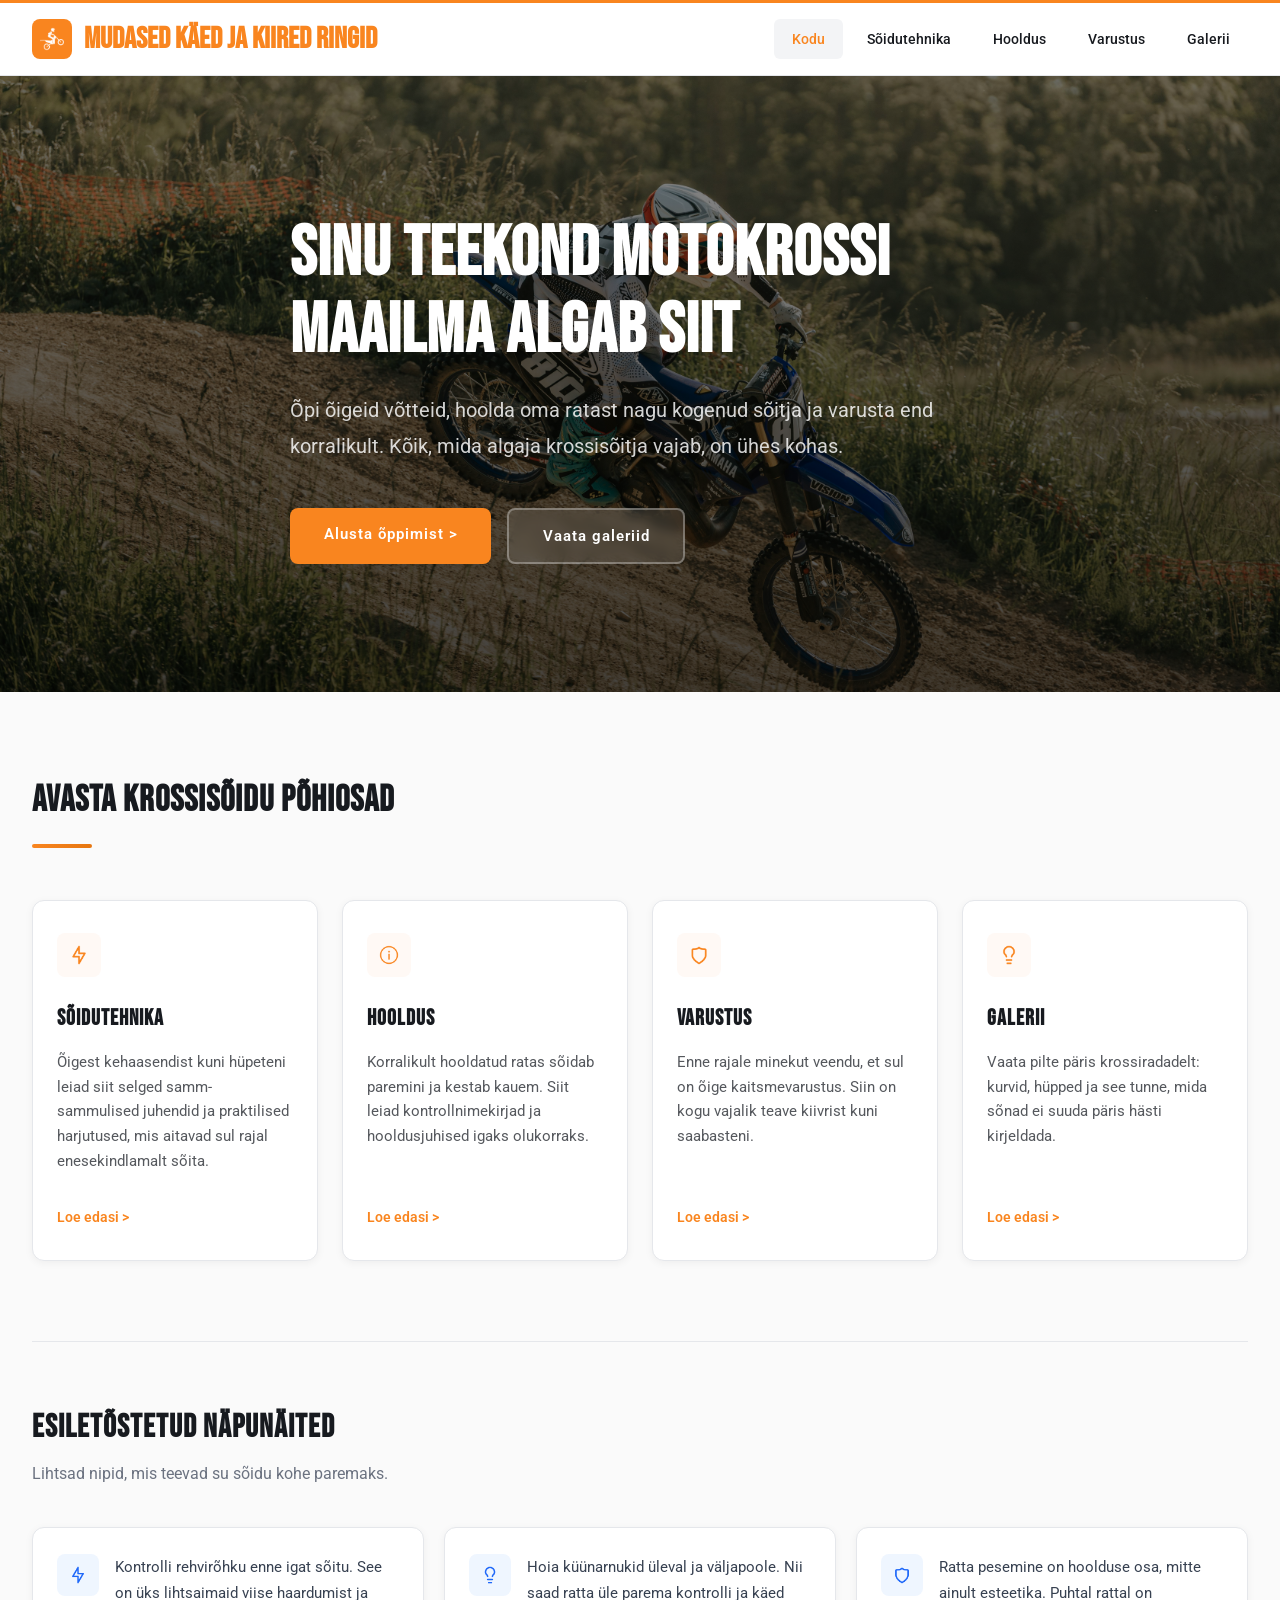
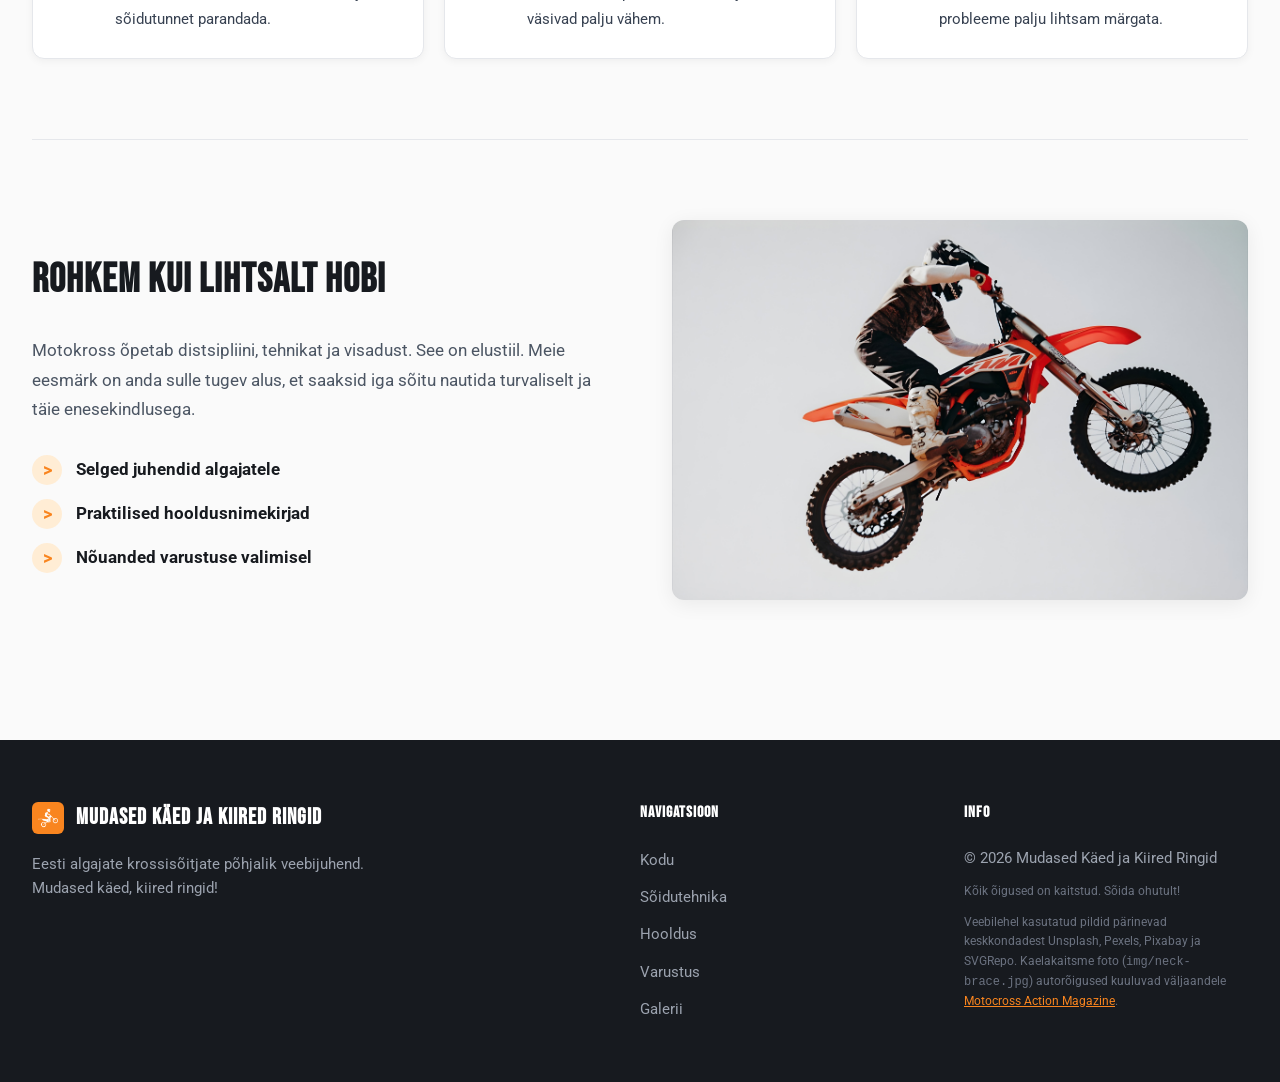
==== commit c9461268: "töö" ====
--- a/index.html
+++ b/index.html
@@ -41,7 +41,7 @@
             <div class="showcase-content">
                 <h1>SINU TEEKOND MOTOKROSSI MAAILMA ALGAB SIIT</h1>
                 <h2>Õpi õigeid võtteid, hoolda oma ratast nagu kogenud sõitja ja varusta end korralikult.
-                    Kõik, mida algaja krossisõitja vajab ühes kohas.</h2>
+                    Kõik, mida algaja krossisõitja vajab, on ühes kohas.</h2>
                 <div class="showcase-buttons">
                     <a href="drivetech.html" class="btn btn-primary">Alusta õppimist &gt;</a>
                     <a href="gallery.html" class="btn btn-outline">Vaata galeriid</a>
@@ -63,28 +63,28 @@
             <a href="drivetech.html" class="card">
                 <div class="icon-wrapper"><img src="img/icon-lightning.png" alt="Sõidutehnika"></div>
                 <h3>SÕIDUTEHNIKA</h3>
-                <p>Õigest kehaasendist kuni hüpeteni — selged samm-sammulised juhendid ja praktilised harjutused, mis aitavad sul rajal enesekindlamalt sõita.</p>
+                <p>Õigest kehaasendist kuni hüpeteni leiad siit selged samm-sammulised juhendid ja praktilised harjutused, mis aitavad sul rajal enesekindlamalt sõita.</p>
                 <span class="card-link">Loe edasi &gt;</span>
             </a>
 
             <a href="maintenance.html" class="card">
                 <div class="icon-wrapper"><img src="img/icon-info.png" alt="Hooldus"></div>
                 <h3>HOOLDUS</h3>
-                <p>Korralikult hooldatud ratas sõidab paremini ja kestab kauem. Leiad siit kontrollnimekirjad ja hooldusjuhised igaks olukorraks.</p>
+                <p>Korralikult hooldatud ratas sõidab paremini ja kestab kauem. Siit leiad kontrollnimekirjad ja hooldusjuhised igaks olukorraks.</p>
                 <span class="card-link">Loe edasi &gt;</span>
             </a>
 
             <a href="equipment.html" class="card">
                 <div class="icon-wrapper"><img src="img/icon-shield.png" alt="Varustus"></div>
                 <h3>VARUSTUS</h3>
-                <p>Enne rajale minekut veendu, et sul on õige kaitsmevarustus. Siin on kogu vajalik info — alates kiivrist kuni saabasteni.</p>
+                <p>Enne rajale minekut veendu, et sul on õige kaitsmevarustus. Siin on kogu vajalik teave kiivrist kuni saabasteni.</p>
                 <span class="card-link">Loe edasi &gt;</span>
             </a>
 
             <a href="gallery.html" class="card">
                 <div class="icon-wrapper"><img src="img/icon-bulb.png" alt="Galerii"></div>
                 <h3>GALERII</h3>
-                <p>Vaata pilte päris krossiradadelt — kurvid, hüpped ja see tunne, mida sõnad ei suuda päris hästi kirjeldada.</p>
+                <p>Vaata pilte päris krossiradadelt: kurvid, hüpped ja see tunne, mida sõnad ei suuda päris hästi kirjeldada.</p>
                 <span class="card-link">Loe edasi &gt;</span>
             </a>
         </div>
@@ -99,7 +99,7 @@
         <div class="tips-grid">
             <div class="tip-card">
                 <div class="tip-icon-box"><img src="img/icon-lightning-blue.png" alt="Vihje"></div>
-                <p>Kontrolli rehvirõhku enne igat sõitu — see on üks lihtsaimaid viise, kuidas haardumist ja sõidutunnet parandada.</p>
+                <p>Kontrolli rehvirõhku enne igat sõitu. See on üks lihtsaimaid viise haardumist ja sõidutunnet parandada.</p>
             </div>
 
             <div class="tip-card">
@@ -109,7 +109,7 @@
 
             <div class="tip-card">
                 <div class="tip-icon-box"><img src="img/icon-shield-blue.png" alt="Vihje"></div>
-                <p>Ratta pesemine on hoolduse osa, mitte ainult esteetika. Puhasel rattal on probleeme palju lihtsam märgata.</p>
+                <p>Ratta pesemine on hoolduse osa, mitte ainult esteetika. Puhtal rattal on probleeme palju lihtsam märgata.</p>
             </div>
         </div>
     </section>
@@ -118,7 +118,7 @@
         <div class="about-grid">
             <div class="about-content">
                 <h2>ROHKEM KUI LIHTSALT HOBI</h2>
-                <p>Motokross õpetab distsipliini, tehnikat ja visadust — see on elustiil. Meie eesmärk on anda sulle tugev alus, et saaksid iga sõitu nautida turvaliselt ja täie enesekindlusega.</p>
+                <p>Motokross õpetab distsipliini, tehnikat ja visadust. See on elustiil. Meie eesmärk on anda sulle tugev alus, et saaksid iga sõitu nautida turvaliselt ja täie enesekindlusega.</p>
 
                 <ul class="about-list">
                     <li><span class="list-icon">&gt;</span><strong>Selged juhendid algajatele</strong></li>
@@ -128,7 +128,7 @@
             </div>
 
             <div class="about-image-box">
-                <img src="img/action-shot.jpg" alt="Krossirada hüppe" class="about-img">
+                <img src="img/action-shot.jpg" alt="Krossirada hüppega" class="about-img">
             </div>
         </div>
     </section>
@@ -179,11 +179,11 @@
         menuToggle.setAttribute('aria-expanded', isOpen ? 'true' : 'false');
     });
 
-  window.addEventListener('scroll', function() {
-    document.getElementById('navbar').classList.toggle('scrolled', window.scrollY > 10);
-  });
+    window.addEventListener('scroll', function() {
+        document.getElementById('navbar').classList.toggle('scrolled', window.scrollY > 10);
+    });
 
-  navMenu.querySelectorAll(function (link) {
+    navMenu.querySelectorAll('a').forEach(function (link) {
         link.addEventListener('click', function () {
             navMenu.classList.remove('nav-open');
             menuToggle.classList.remove('is-open');
@@ -194,4 +194,4 @@
 
 </div>
 </body>
-</html>+</html>
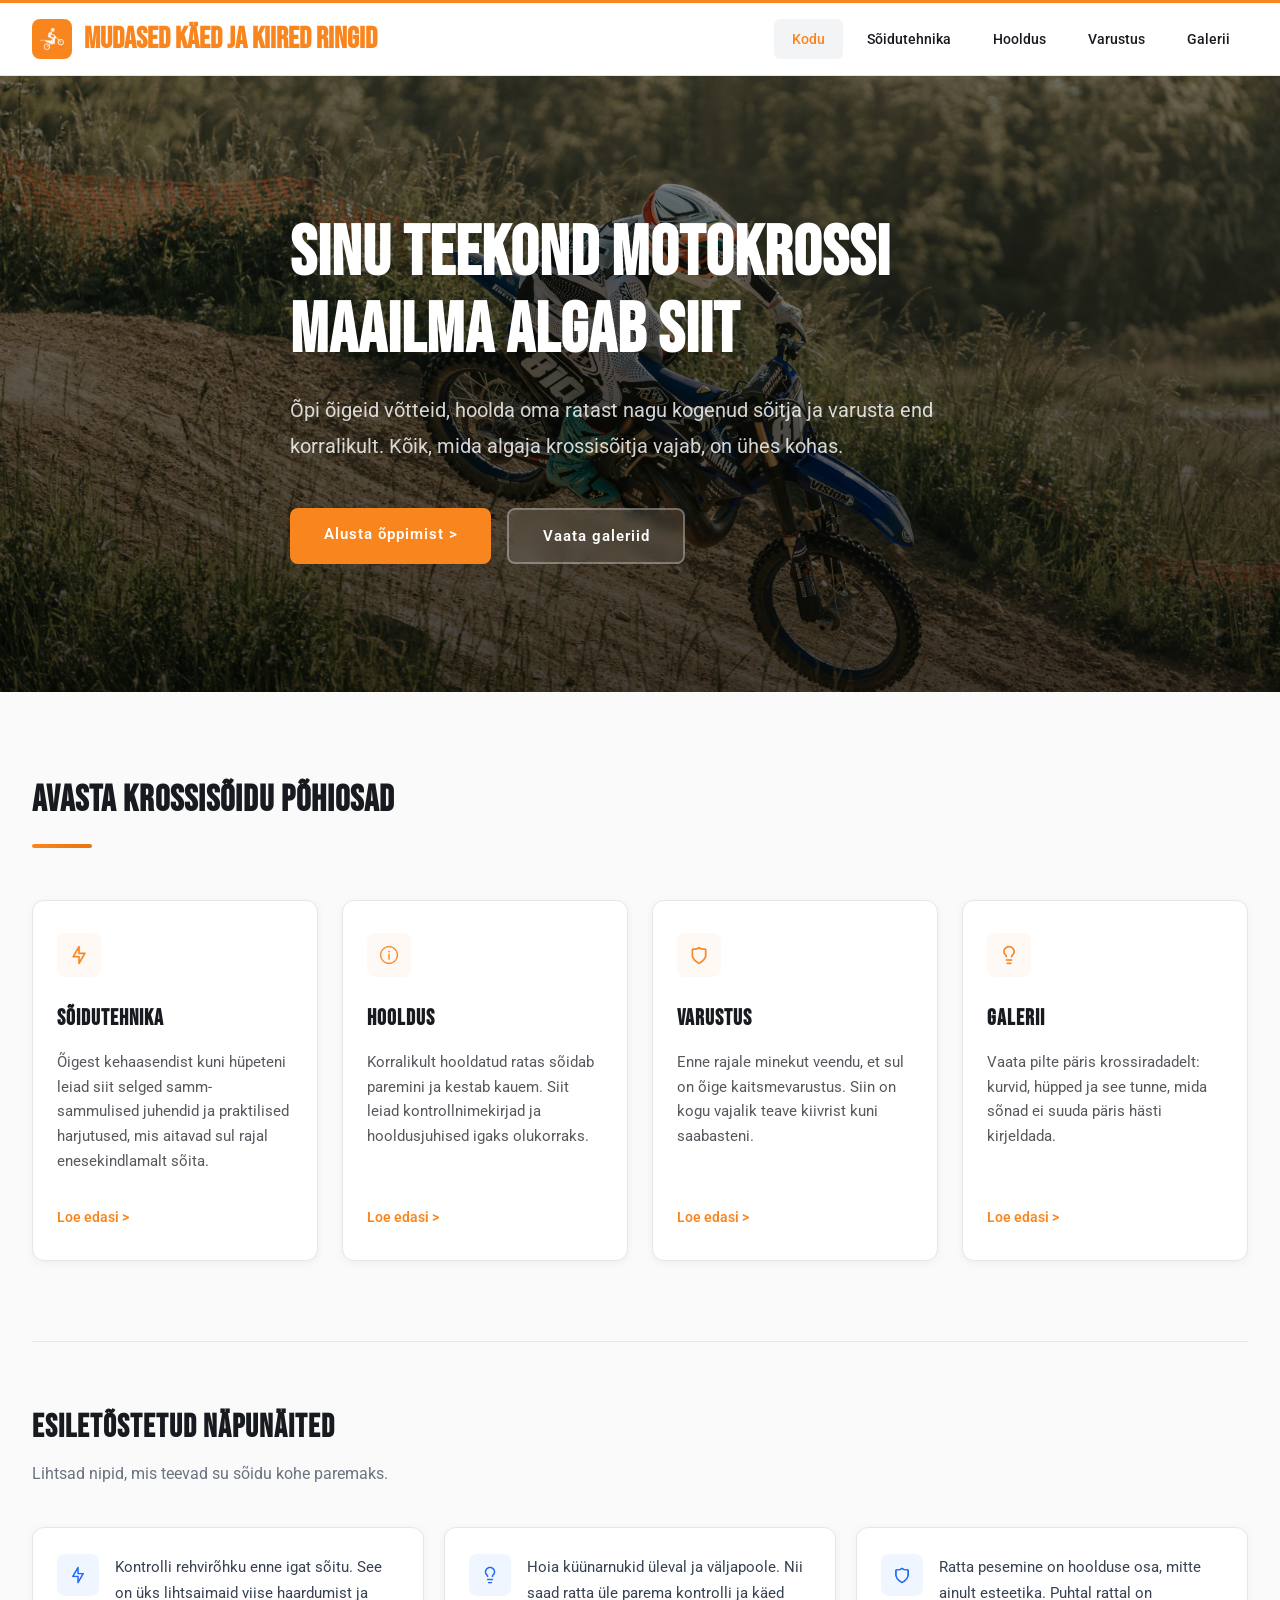
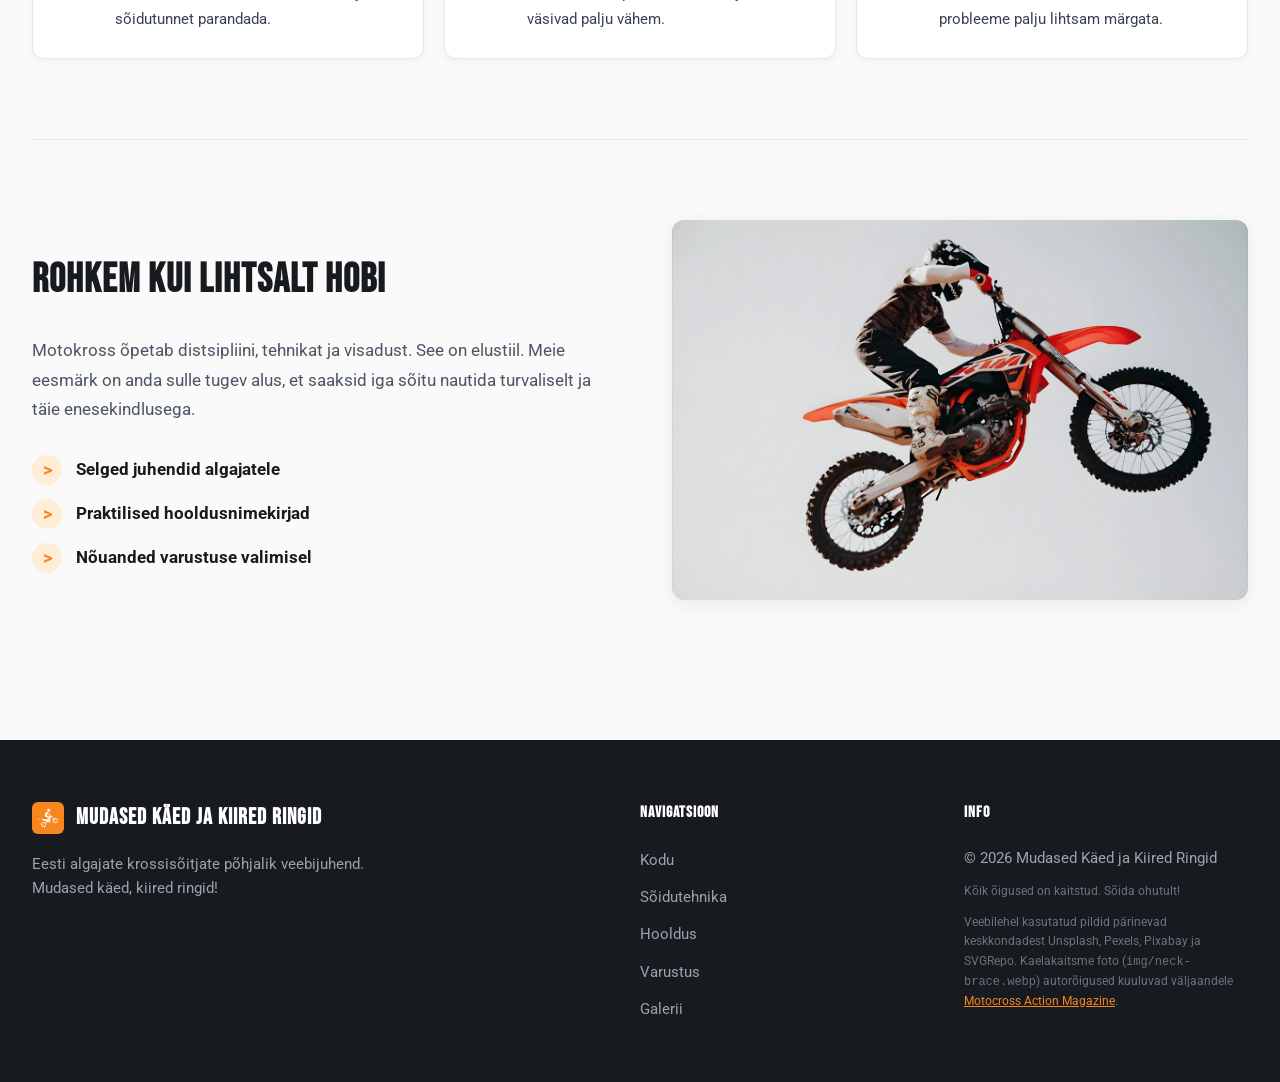
==== commit 0a052824: "töö" ====
--- a/index.html
+++ b/index.html
@@ -6,6 +6,7 @@
     <link rel="stylesheet" href="style.css">
     <link href="https://fonts.googleapis.com/css2?family=Bebas+Neue&family=Roboto:wght@400;500&display=swap" rel="stylesheet">
     <title>Mudased Käed ja Kiired Ringid</title>
+    <link rel="icon" type="image/webp" href="img/icon-dirtbike.webp">
 </head>
 <body>
 <div class="page-box">
@@ -15,7 +16,7 @@
         <div class="container">
             <div class="logo">
                 <div class="icon-box">
-                    <img src="img/icon-dirtbike.png" alt="Logo">
+                    <img src="img/icon-dirtbike.webp" alt="Logo">
                 </div>
                 <h1 class="text-primary">
                     <a href="index.html">Mudased Käed ja Kiired Ringid</a>
@@ -61,28 +62,28 @@
 
         <div class="features-grid">
             <a href="drivetech.html" class="card">
-                <div class="icon-wrapper"><img src="img/icon-lightning.png" alt="Sõidutehnika"></div>
+                <div class="icon-wrapper"><img src="img/icon-lightning.webp" alt="Sõidutehnika"></div>
                 <h3>SÕIDUTEHNIKA</h3>
                 <p>Õigest kehaasendist kuni hüpeteni leiad siit selged samm-sammulised juhendid ja praktilised harjutused, mis aitavad sul rajal enesekindlamalt sõita.</p>
                 <span class="card-link">Loe edasi &gt;</span>
             </a>
 
             <a href="maintenance.html" class="card">
-                <div class="icon-wrapper"><img src="img/icon-info.png" alt="Hooldus"></div>
+                <div class="icon-wrapper"><img src="img/icon-info.webp" alt="Hooldus"></div>
                 <h3>HOOLDUS</h3>
                 <p>Korralikult hooldatud ratas sõidab paremini ja kestab kauem. Siit leiad kontrollnimekirjad ja hooldusjuhised igaks olukorraks.</p>
                 <span class="card-link">Loe edasi &gt;</span>
             </a>
 
             <a href="equipment.html" class="card">
-                <div class="icon-wrapper"><img src="img/icon-shield.png" alt="Varustus"></div>
+                <div class="icon-wrapper"><img src="img/icon-shield.webp" alt="Varustus"></div>
                 <h3>VARUSTUS</h3>
                 <p>Enne rajale minekut veendu, et sul on õige kaitsmevarustus. Siin on kogu vajalik teave kiivrist kuni saabasteni.</p>
                 <span class="card-link">Loe edasi &gt;</span>
             </a>
 
             <a href="gallery.html" class="card">
-                <div class="icon-wrapper"><img src="img/icon-bulb.png" alt="Galerii"></div>
+                <div class="icon-wrapper"><img src="img/icon-bulb.webp" alt="Galerii"></div>
                 <h3>GALERII</h3>
                 <p>Vaata pilte päris krossiradadelt: kurvid, hüpped ja see tunne, mida sõnad ei suuda päris hästi kirjeldada.</p>
                 <span class="card-link">Loe edasi &gt;</span>
@@ -98,17 +99,17 @@
 
         <div class="tips-grid">
             <div class="tip-card">
-                <div class="tip-icon-box"><img src="img/icon-lightning-blue.png" alt="Vihje"></div>
+                <div class="tip-icon-box"><img src="img/icon-lightning-blue.webp" alt="Vihje"></div>
                 <p>Kontrolli rehvirõhku enne igat sõitu. See on üks lihtsaimaid viise haardumist ja sõidutunnet parandada.</p>
             </div>
 
             <div class="tip-card">
-                <div class="tip-icon-box"><img src="img/icon-bulb-blue.png" alt="Vihje"></div>
+                <div class="tip-icon-box"><img src="img/icon-bulb-blue.webp" alt="Vihje"></div>
                 <p>Hoia küünarnukid üleval ja väljapoole. Nii saad ratta üle parema kontrolli ja käed väsivad palju vähem.</p>
             </div>
 
             <div class="tip-card">
-                <div class="tip-icon-box"><img src="img/icon-shield-blue.png" alt="Vihje"></div>
+                <div class="tip-icon-box"><img src="img/icon-shield-blue.webp" alt="Vihje"></div>
                 <p>Ratta pesemine on hoolduse osa, mitte ainult esteetika. Puhtal rattal on probleeme palju lihtsam märgata.</p>
             </div>
         </div>
@@ -128,7 +129,7 @@
             </div>
 
             <div class="about-image-box">
-                <img src="img/action-shot.jpg" alt="Krossirada hüppega" class="about-img">
+                <img src="img/action-shot.webp" alt="Krossirada hüppega" class="about-img">
             </div>
         </div>
     </section>
@@ -139,7 +140,7 @@
     <div class="container footer-grid">
         <div class="footer-brand">
             <div class="footer-logo">
-                <div class="icon-box-small"><img src="img/icon-dirtbike.png" alt="Logo"></div>
+                <div class="icon-box-small"><img src="img/icon-dirtbike.webp" alt="Logo"></div>
                 <h3>Mudased Käed ja Kiired Ringid</h3>
             </div>
             <p>Eesti algajate krossisõitjate põhjalik veebijuhend. Mudased käed, kiired ringid!</p>
@@ -162,7 +163,7 @@
             <p class="disclaimer">Kõik õigused on kaitstud. Sõida ohutult!</p>
             <p class="disclaimer">
                 Veebilehel kasutatud pildid pärinevad keskkondadest Unsplash, Pexels, Pixabay ja SVGRepo.
-                Kaelakaitsme foto (<code>img/neck-brace.jpg</code>) autorõigused kuuluvad väljaandele
+                Kaelakaitsme foto (<code>img/neck-brace.webp</code>) autorõigused kuuluvad väljaandele
                 <a href="https://motocrossactionmag.com/mxa-team-tested-leatt-gpx-pro-neck-brace/" target="_blank" style="color: var(--primary-color); text-decoration: underline;">Motocross Action Magazine</a>.
             </p>
         </div>
--- a/style.css
+++ b/style.css
@@ -54,7 +54,7 @@
     line-height: 1.6;
     color: var(--dark-color);
     background-color: #1a1a2e;
-    background-image: url("img/race.jpg");
+    background-image: url("img/race.webp");
     background-size: cover;
     background-position: center;
     background-attachment: fixed;
@@ -225,7 +225,7 @@
 
 #showcase {
     background: linear-gradient(rgba(0,0,0,0.45), rgba(0,0,0,0.70)),
-    url("img/riding.jpg") no-repeat center center / cover;
+    url("img/riding.webp") no-repeat center center / cover;
     min-height: 620px;
     display: flex;
     align-items: center;
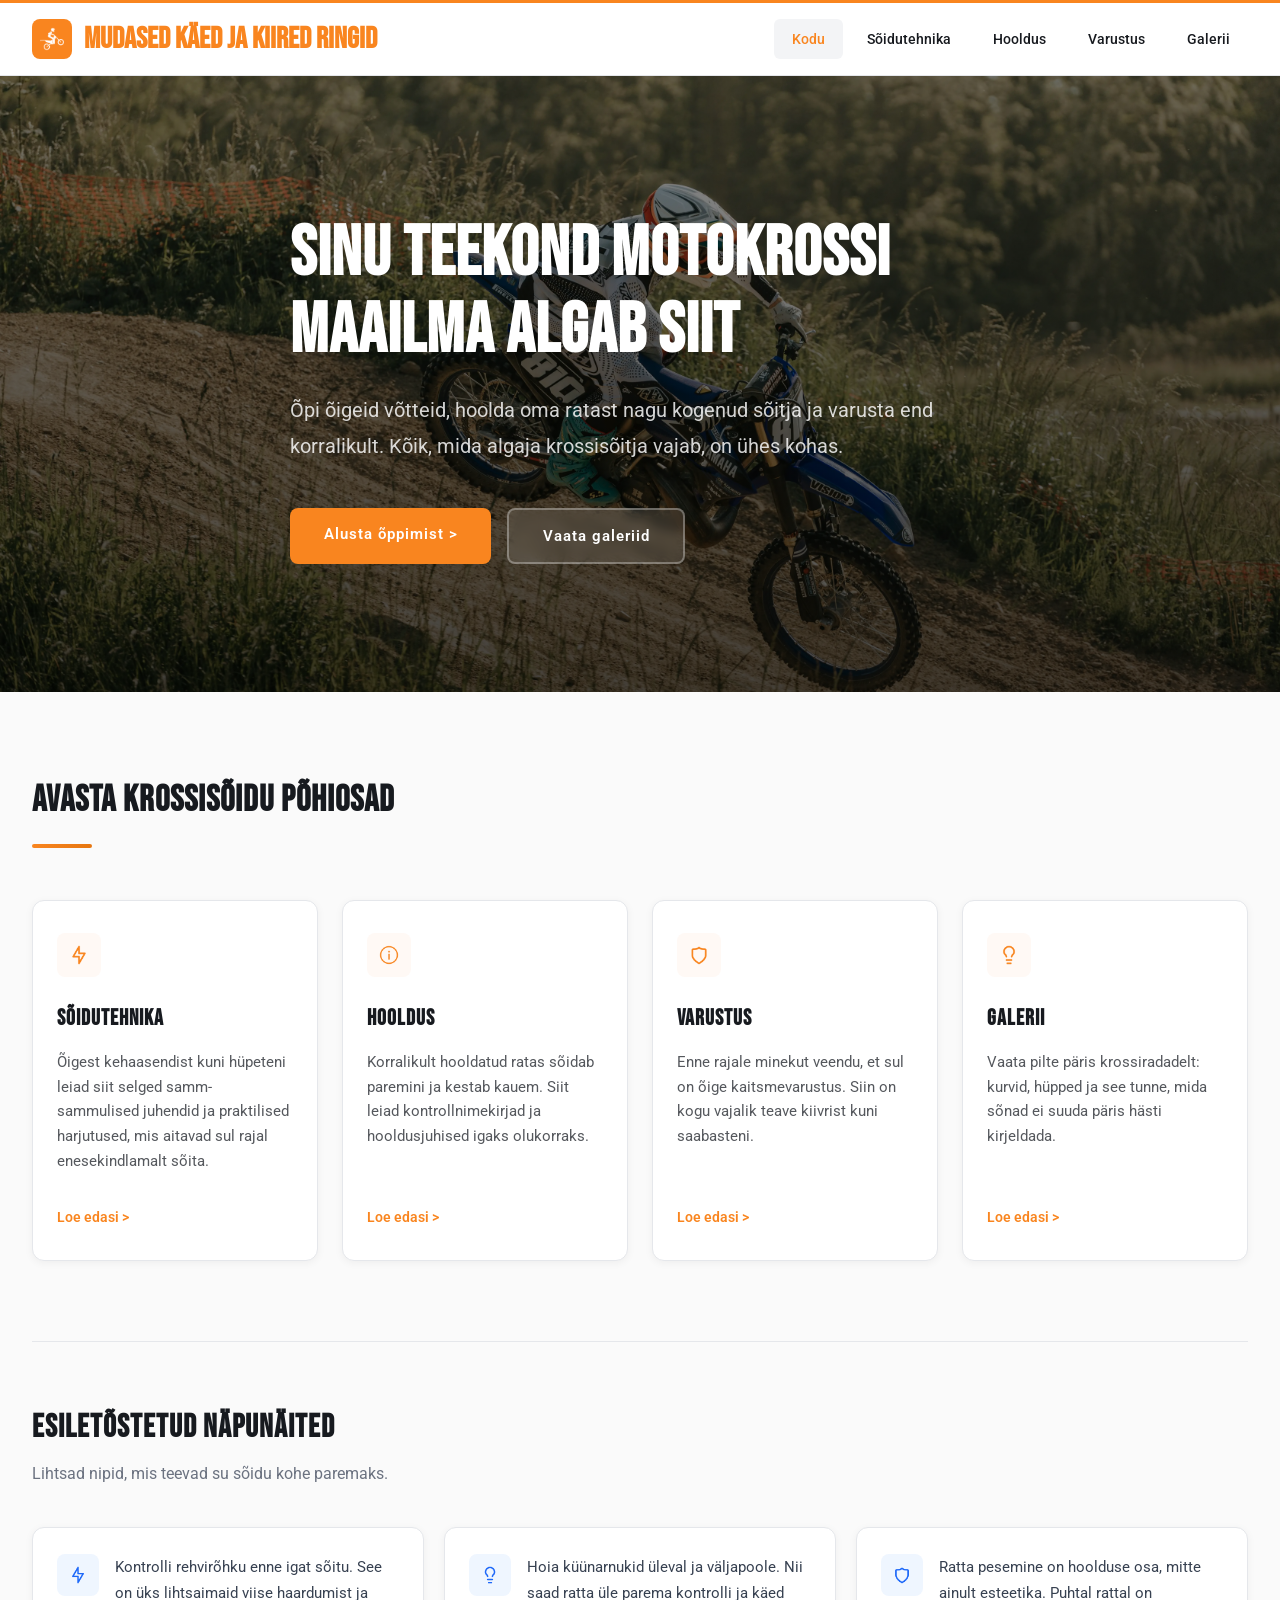
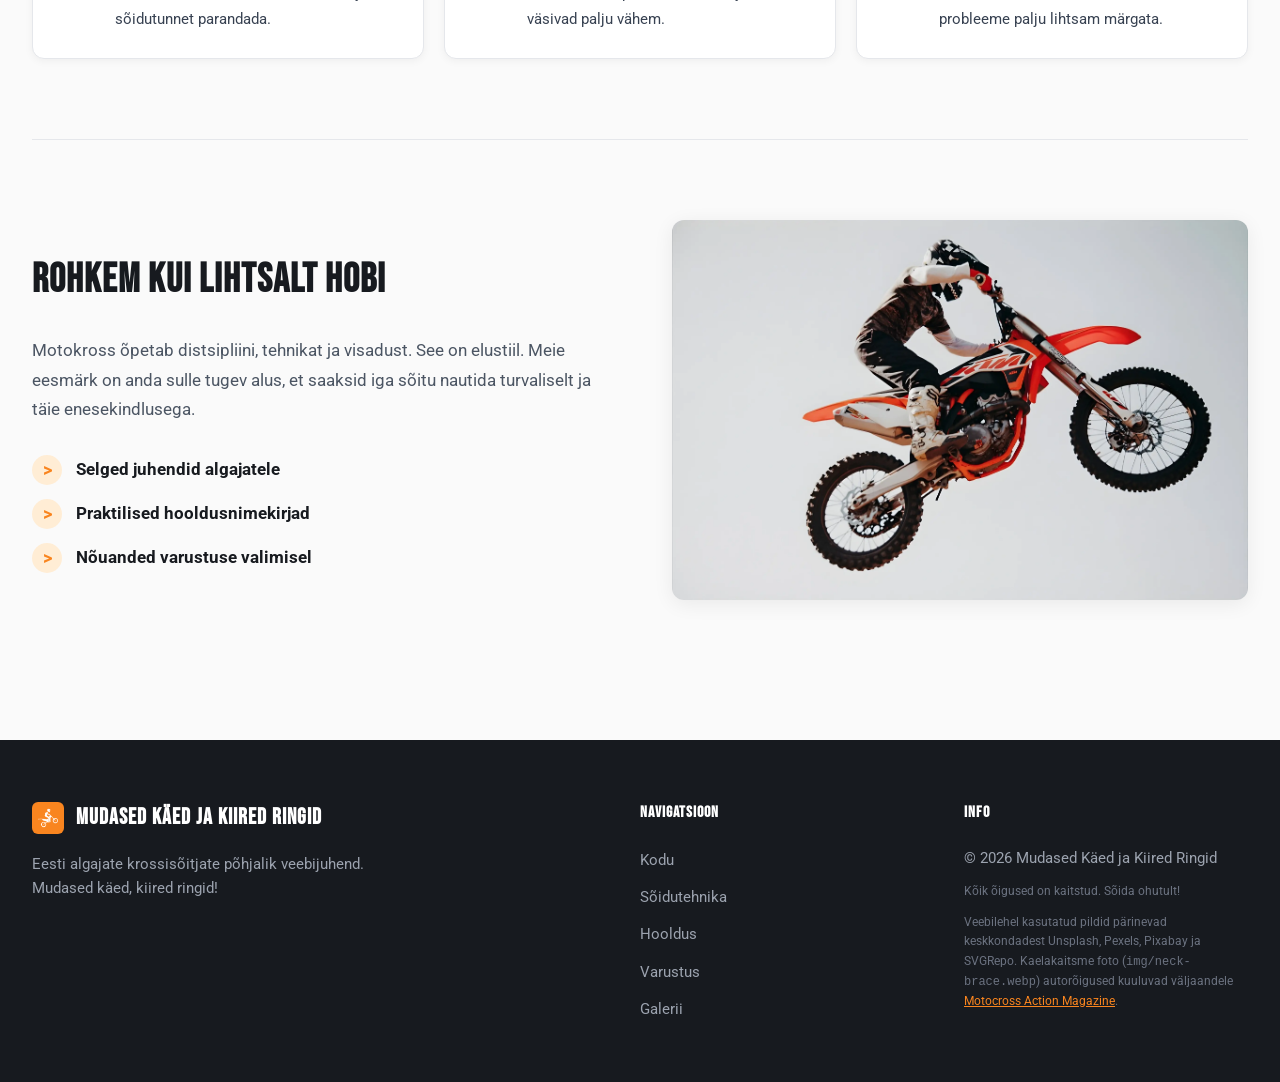
==== commit 18c0b241: "töö" ====
--- a/index.html
+++ b/index.html
@@ -3,8 +3,12 @@
 <head>
     <meta charset="UTF-8">
     <meta name="viewport" content="width=device-width, initial-scale=1.0">
-    <link rel="stylesheet" href="style.css">
+    <link rel="preconnect" href="https://fonts.googleapis.com">
+    <link rel="preconnect" href="https://fonts.gstatic.com" crossorigin>
     <link href="https://fonts.googleapis.com/css2?family=Bebas+Neue&family=Roboto:wght@400;500&display=swap" rel="stylesheet">
+
+    <link rel="stylesheet" href="style.css" media="print" onload="this.media='all'">
+    <noscript><link rel="stylesheet" href="style.css"></noscript>
     <title>Mudased Käed ja Kiired Ringid</title>
     <link rel="icon" type="image/webp" href="img/icon-dirtbike.webp">
 </head>
--- a/style.css
+++ b/style.css
@@ -75,7 +75,7 @@
 
 a   { text-decoration: none; color: inherit; }
 ul  { list-style: none; }
-img { max-width: 100%; display: block; }
+img { max-width: 100%; height: auto; display: block; }
 
 h1, h2, h3, h4 { font-family: "Bebas Neue", sans-serif; }
 
--- a/style.css
+++ b/style.css
@@ -75,7 +75,7 @@
 
 a   { text-decoration: none; color: inherit; }
 ul  { list-style: none; }
-img { max-width: 100%; display: block; }
+img { max-width: 100%; height: auto; display: block; }
 
 h1, h2, h3, h4 { font-family: "Bebas Neue", sans-serif; }
 
